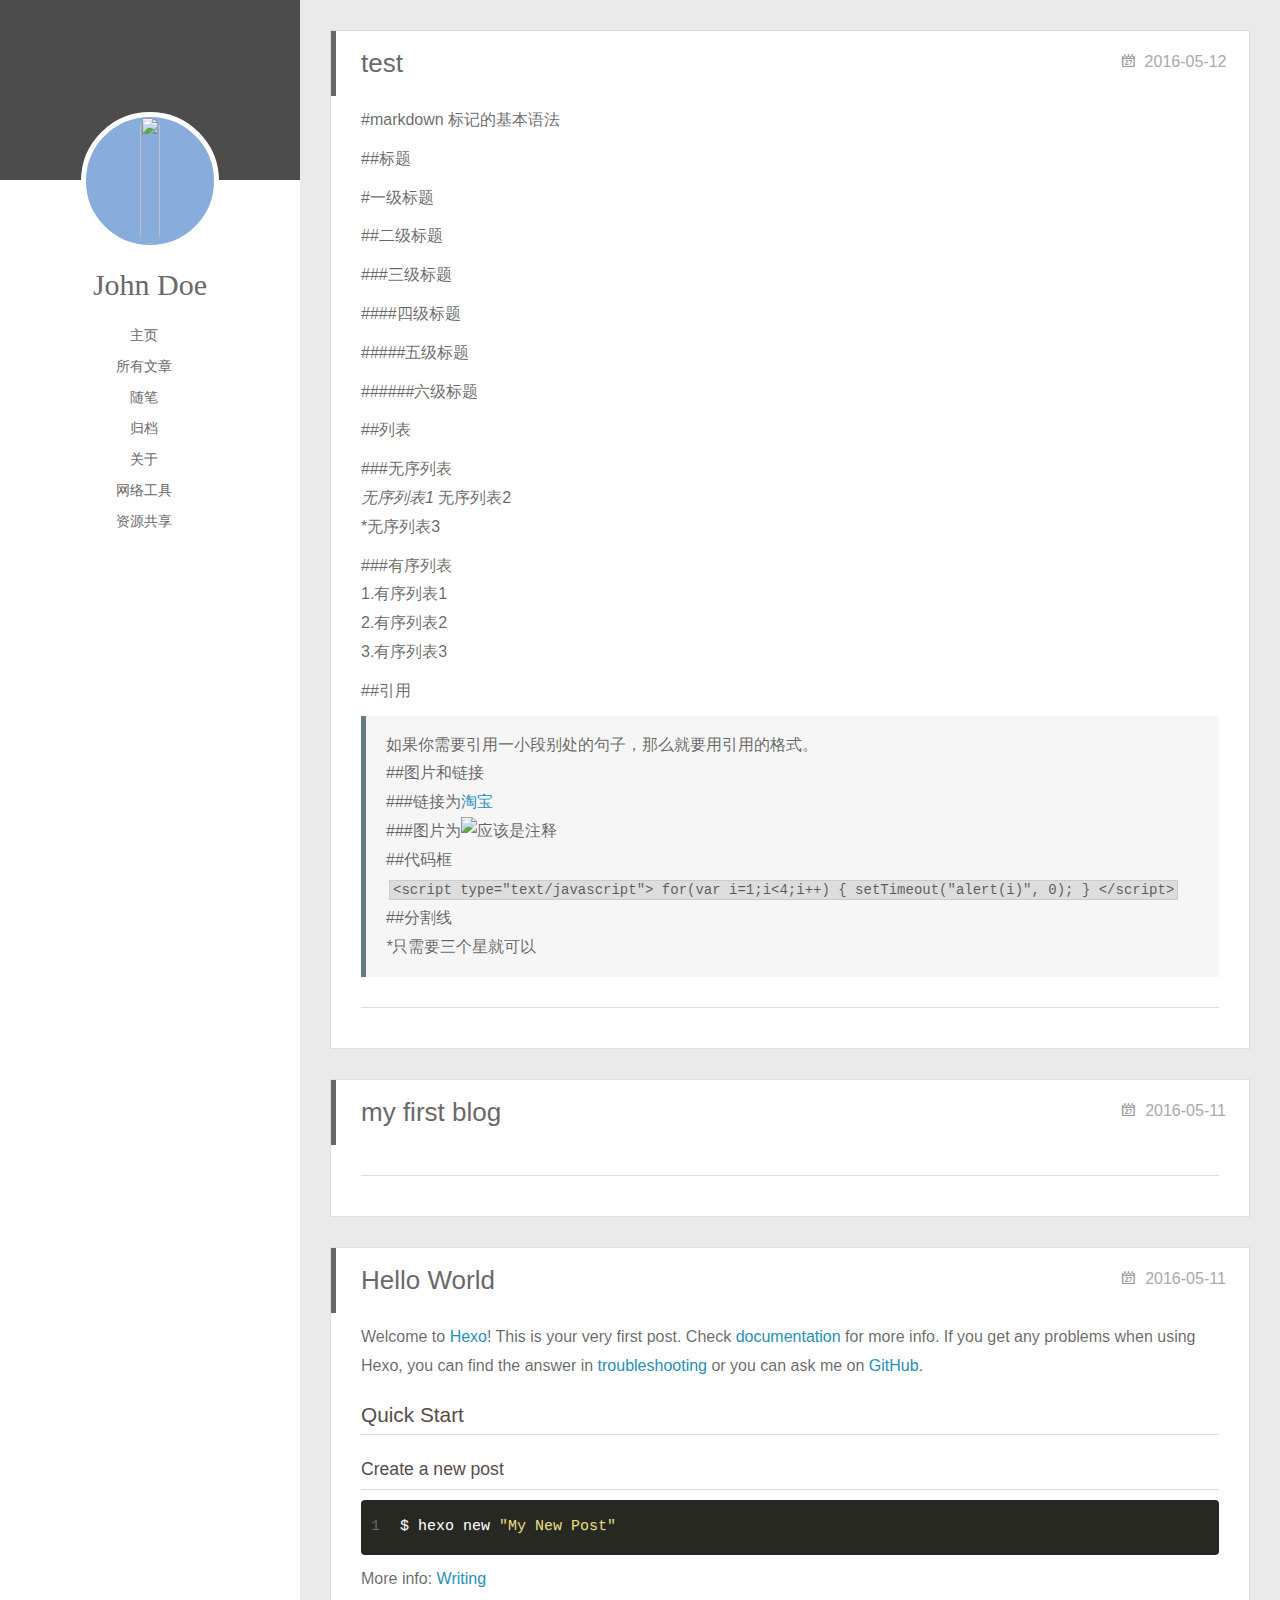
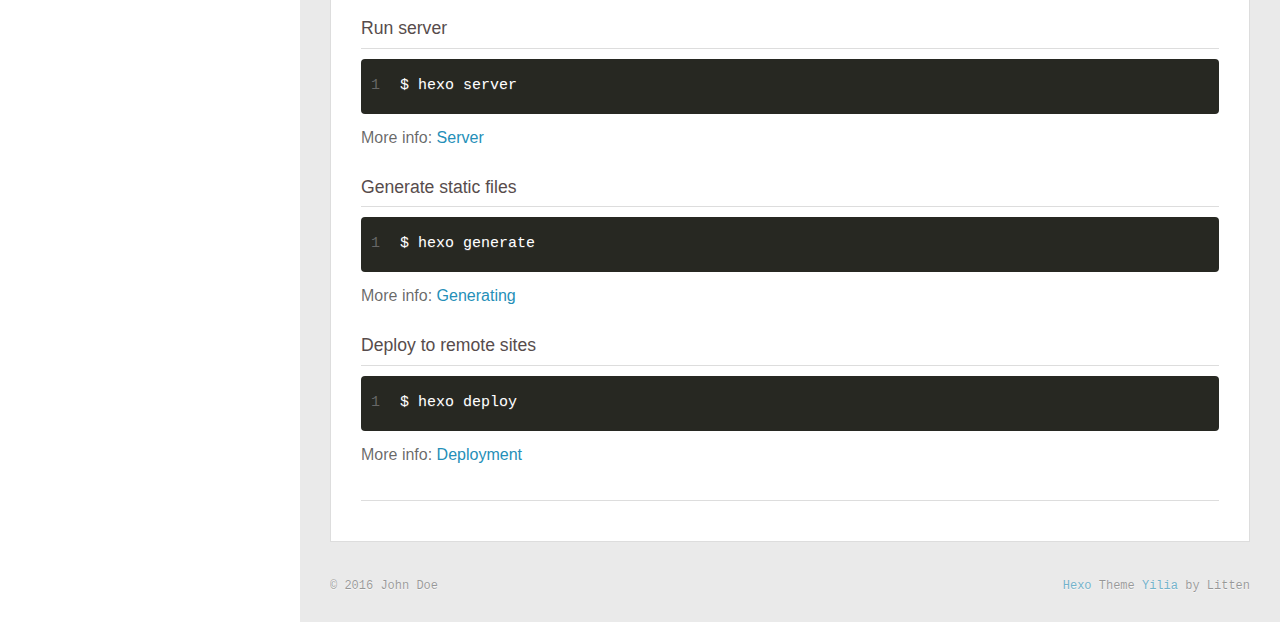
==== index.html @ dc75566a "Site updated: 2016-05-12 17:26:27" ====
<!DOCTYPE html>
<html>
<head>
  <meta charset="utf-8">
  
  <meta http-equiv="X-UA-Compatible" content="IE=edge" >
  <title>Hexo</title>
  <meta name="viewport" content="width=device-width, initial-scale=1, maximum-scale=1">
  <meta name="description">
<meta property="og:type" content="website">
<meta property="og:title" content="Hexo">
<meta property="og:url" content="http://yoursite.com/index.html">
<meta property="og:site_name" content="Hexo">
<meta property="og:description">
<meta name="twitter:card" content="summary">
<meta name="twitter:title" content="Hexo">
<meta name="twitter:description">
  
  
  <link rel="stylesheet" href="/css/style.css">
</head>

<body>
  <div id="container">
    <div class="left-col">
    <div class="overlay"></div>
<div class="intrude-less">
	<header id="header" class="inner">
		<a href="/" class="profilepic">
			
			<img src="undefined" class="js-avatar" style="width: 100%;height: 100%;opacity: 1;">
			
		</a>

		<hgroup>
		  <h1 class="header-author"><a href="/">John Doe</a></h1>
		</hgroup>

		

		

		<div class="switch-area">
			<div class="switch-wrap">
				<section class="switch-part switch-part1">
					<nav class="header-menu">
						<ul>
						
							<li><a href="/">主页</a></li>
				        
							<li><a href="/archives">所有文章</a></li>
				        
							<li><a href="/tags/随笔">随笔</a></li>
				        
							<li><a href="/archives">归档</a></li>
				        
							<li><a href="/about">关于</a></li>
				        
							<li><a href="/tools">网络工具</a></li>
				        
							<li><a href="/share">资源共享</a></li>
				        
						</ul>
					</nav>
					<nav class="header-nav">
						<div class="social">
							
						</div>
					</nav>
				</section>
				
				
				
				

				
			</div>
		</div>
	</header>				
</div>

    </div>
    <div class="mid-col">
      <nav id="mobile-nav">
  	<div class="overlay">
  		<div class="slider-trigger"></div>
  		<h1 class="header-author js-mobile-header hide">John Doe</h1>
  	</div>
	<div class="intrude-less">
		<header id="header" class="inner">
			<div class="profilepic">
			
				<img src="undefined" class="js-avatar" style="width: 100%;height: 100%;opacity: 1;">
			
			</div>
			<hgroup>
			  <h1 class="header-author">John Doe</h1>
			</hgroup>
			
			<nav class="header-menu">
				<ul>
				
					<li><a href="/">主页</a></li>
		        
					<li><a href="/archives">所有文章</a></li>
		        
					<li><a href="/tags/随笔">随笔</a></li>
		        
					<li><a href="/archives">归档</a></li>
		        
					<li><a href="/about">关于</a></li>
		        
					<li><a href="/tools">网络工具</a></li>
		        
					<li><a href="/share">资源共享</a></li>
		        
		        <div class="clearfix"></div>
				</ul>
			</nav>
			<nav class="header-nav">
				<div class="social">
					
				</div>
			</nav>
		</header>				
	</div>
</nav>

      <div class="body-wrap">
  
    <article id="post-test" class="article article-type-post" itemscope itemprop="blogPost">
  
    <div class="article-meta">
      <a href="/2016/05/12/test/" class="article-date">
  	<time datetime="2016-05-12T03:17:15.000Z" itemprop="datePublished">2016-05-12</time>
</a>
    </div>
  
  <div class="article-inner">
    
    
      <header class="article-header">
        
  
    <h1 itemprop="name">
      <a class="article-title" href="/2016/05/12/test/">test</a>
    </h1>
  

      </header>
      
    
    <div class="article-entry" itemprop="articleBody">
      
        <p>#markdown 标记的基本语法</p>
<p>##标题</p>
<p>#一级标题</p>
<p>##二级标题</p>
<p>###三级标题</p>
<p>####四级标题</p>
<p>#####五级标题</p>
<p>######六级标题</p>
<p>##列表</p>
<p>###无序列表<br><em>无序列表1
</em>无序列表2<br>*无序列表3</p>
<p>###有序列表<br>1.有序列表1<br>2.有序列表2<br>3.有序列表3</p>
<p>##引用</p>
<blockquote>
<p>如果你需要引用一小段别处的句子，那么就要用引用的格式。</p>
<p>##图片和链接</p>
<p>###链接为<a href="www.taobao.com">淘宝</a></p>
<p>###图片为<img src="http://r.photo.store.qq.com/psb?/V14JkxoT4PzXLh/UZ.oxaS2SNvLeb9JAY*mgY6AXrDO.jRkiMLRM*M2SnU!/o/dNu0t8fjIAAA&amp;bo=xgOAAkAGJAQBAAY!&amp;rf=viewer_4&amp;t=5" alt="应该是注释"></p>
<p>##代码框<br><code>&lt;script type=&quot;text/javascript&quot;&gt;
    for(var i=1;i&lt;4;i++)
    {
        setTimeout(&quot;alert(i)&quot;, 0);
    }
&lt;/script&gt;</code></p>
<p>##分割线<br><em>*</em>只需要三个星就可以</p>
</blockquote>

      
    </div>
    
    <div class="article-info article-info-index">
      
      
      

      
      <div class="clearfix"></div>
    </div>
    
  </div>
  
</article>









  
    <article id="post-my-first-blog" class="article article-type-post" itemscope itemprop="blogPost">
  
    <div class="article-meta">
      <a href="/2016/05/11/my-first-blog/" class="article-date">
  	<time datetime="2016-05-11T11:19:26.000Z" itemprop="datePublished">2016-05-11</time>
</a>
    </div>
  
  <div class="article-inner">
    
    
      <header class="article-header">
        
  
    <h1 itemprop="name">
      <a class="article-title" href="/2016/05/11/my-first-blog/">my first blog</a>
    </h1>
  

      </header>
      
    
    <div class="article-entry" itemprop="articleBody">
      
        
      
    </div>
    
    <div class="article-info article-info-index">
      
      
      

      
      <div class="clearfix"></div>
    </div>
    
  </div>
  
</article>









  
    <article id="post-hello-world" class="article article-type-post" itemscope itemprop="blogPost">
  
    <div class="article-meta">
      <a href="/2016/05/11/hello-world/" class="article-date">
  	<time datetime="2016-05-11T08:26:32.816Z" itemprop="datePublished">2016-05-11</time>
</a>
    </div>
  
  <div class="article-inner">
    
    
      <header class="article-header">
        
  
    <h1 itemprop="name">
      <a class="article-title" href="/2016/05/11/hello-world/">Hello World</a>
    </h1>
  

      </header>
      
    
    <div class="article-entry" itemprop="articleBody">
      
        <p>Welcome to <a href="https://hexo.io/" target="_blank" rel="external">Hexo</a>! This is your very first post. Check <a href="https://hexo.io/docs/" target="_blank" rel="external">documentation</a> for more info. If you get any problems when using Hexo, you can find the answer in <a href="https://hexo.io/docs/troubleshooting.html" target="_blank" rel="external">troubleshooting</a> or you can ask me on <a href="https://github.com/hexojs/hexo/issues" target="_blank" rel="external">GitHub</a>.</p>
<h2 id="Quick-Start"><a href="#Quick-Start" class="headerlink" title="Quick Start"></a>Quick Start</h2><h3 id="Create-a-new-post"><a href="#Create-a-new-post" class="headerlink" title="Create a new post"></a>Create a new post</h3><figure class="highlight bash"><table><tr><td class="gutter"><pre><span class="line">1</span><br></pre></td><td class="code"><pre><span class="line">$ hexo new <span class="string">"My New Post"</span></span><br></pre></td></tr></table></figure>
<p>More info: <a href="https://hexo.io/docs/writing.html" target="_blank" rel="external">Writing</a></p>
<h3 id="Run-server"><a href="#Run-server" class="headerlink" title="Run server"></a>Run server</h3><figure class="highlight bash"><table><tr><td class="gutter"><pre><span class="line">1</span><br></pre></td><td class="code"><pre><span class="line">$ hexo server</span><br></pre></td></tr></table></figure>
<p>More info: <a href="https://hexo.io/docs/server.html" target="_blank" rel="external">Server</a></p>
<h3 id="Generate-static-files"><a href="#Generate-static-files" class="headerlink" title="Generate static files"></a>Generate static files</h3><figure class="highlight bash"><table><tr><td class="gutter"><pre><span class="line">1</span><br></pre></td><td class="code"><pre><span class="line">$ hexo generate</span><br></pre></td></tr></table></figure>
<p>More info: <a href="https://hexo.io/docs/generating.html" target="_blank" rel="external">Generating</a></p>
<h3 id="Deploy-to-remote-sites"><a href="#Deploy-to-remote-sites" class="headerlink" title="Deploy to remote sites"></a>Deploy to remote sites</h3><figure class="highlight bash"><table><tr><td class="gutter"><pre><span class="line">1</span><br></pre></td><td class="code"><pre><span class="line">$ hexo deploy</span><br></pre></td></tr></table></figure>
<p>More info: <a href="https://hexo.io/docs/deployment.html" target="_blank" rel="external">Deployment</a></p>

      
    </div>
    
    <div class="article-info article-info-index">
      
      
      

      
      <div class="clearfix"></div>
    </div>
    
  </div>
  
</article>









  
  
</div>
      <footer id="footer">
  <div class="outer">
    <div id="footer-info">
    	<div class="footer-left">
    		&copy; 2016 John Doe
    	</div>
      	<div class="footer-right">
      		<a href="http://hexo.io/" target="_blank">Hexo</a>  Theme <a href="https://github.com/litten/hexo-theme-yilia" target="_blank">Yilia</a> by Litten
      	</div>
    </div>
  </div>
</footer>
    </div>
    

<script>
	var yiliaConfig = {
		fancybox: undefined,
		mathjax: undefined,
		animate: undefined,
		isHome: true,
		isPost: false,
		isArchive: false,
		isTag: false,
		isCategory: false,
		open_in_new: undefined
	}
</script>
<script src="http://7.url.cn/edu/jslib/comb/require-2.1.6,jquery-1.9.1.min.js"></script>
<script src="/js/main.js"></script>






  </div>
</body>
</html>
---- css/style.css ----
body {
  width: 100%;
}
body:before,
body:after {
  content: "";
  display: table;
}
body:after {
  clear: both;
}
@font-face {
  font-family: 'FontAwesome';
  src: url("fonts/fontawesome-webfont.eot");
  src: url("fonts/fontawesome-webfont.eot?#iefix") format("embedded-opentype"), url("fonts/fontawesome-webfont.woff") format("woff"), url("fonts/fontawesome-webfont.ttf") format("truetype"), url("fonts/fontawesome-webfont.svgz#FontAwesomeRegular") format("svg"), url("fonts/fontawesome-webfont.svg#FontAwesomeRegular") format("svg");
  font-weight: normal;
  font-style: normal;
}
html,
body,
div,
span,
applet,
object,
iframe,
h1,
h2,
h3,
h4,
h5,
h6,
p,
blockquote,
pre,
a,
abbr,
acronym,
address,
big,
cite,
code,
del,
dfn,
em,
img,
ins,
kbd,
q,
s,
samp,
small,
strike,
strong,
sub,
sup,
tt,
var,
dl,
dt,
dd,
ol,
ul,
li,
fieldset,
form,
label,
legend,
table,
caption,
tbody,
tfoot,
thead,
tr,
th,
td {
  margin: 0;
  padding: 0;
  border: 0;
  outline: 0;
  font-weight: inherit;
  font-style: inherit;
  font-family: inherit;
  font-size: 100%;
  vertical-align: baseline;
}
body {
  line-height: 1;
  color: #000;
  background: #fff;
}
ol,
ul {
  list-style: none;
}
table {
  border-collapse: separate;
  border-spacing: 0;
  vertical-align: middle;
}
caption,
th,
td {
  text-align: left;
  font-weight: normal;
  vertical-align: middle;
}
a img {
  border: none;
}
ol {
  list-style: decimal;
  padding-left: 20px;
}
ul {
  list-style: none;
}
input,
button {
  margin: 0;
  padding: 0;
}
input::-moz-focus-inner,
button::-moz-focus-inner {
  border: 0;
  padding: 0;
}
@font-face {
  font-family: FontAwesome;
  font-style: normal;
  font-weight: normal;
  src: url("fonts/fontawesome-webfont.eot?v=#4.0.3");
  src: url("fonts/fontawesome-webfont.eot?#iefix&v=#4.0.3") format("embedded-opentype"), url("fonts/fontawesome-webfont.woff?v=#4.0.3") format("woff"), url("fonts/fontawesome-webfont.ttf?v=#4.0.3") format("truetype"), url("fonts/fontawesome-webfont.svg#fontawesomeregular?v=#4.0.3") format("svg");
}
html,
body,
#container {
  height: 100%;
}
body {
  font-family: "微软雅黑", "HelveticaNeue-Light", "Helvetica Neue Light", "Helvetica Neue", Helvetica, Arial, sans-serif;
  font-size: 16px;
  background: #fff;
  color: rgba(0,0,0,0.6);
  -webkit-overflow-scrolling: touch;
}
h1,
h2,
h3 {
  display: block;
}
h1 {
  font-size: 1.5em;
}
h2 {
  font-size: 1.3em;
}
h3 {
  font-size: 1.1em;
}
h4,
h5,
h6 {
  font-size: 1em;
}
a {
  text-decoration: none;
  outline-width: 0;
  color: #258fb8;
  outline: none;
}
.alignleft {
  float: left;
}
.alignright {
  float: right;
}
.clearfix {
  *zoom: 1;
}
.clearfix:after {
  content: "";
  display: table;
  clear: both;
}
.inner {
  width: 1000px;
  margin: 0 auto;
}
.hide {
  display: none;
}
@media screen and (max-width: 1040px) {
  .inner {
    width: 100%;
  }
}
#container {
  position: relative;
  min-height: 100%;
}
#container #mobile-nav {
  display: none;
}
#container #mobile-nav .overlay {
  height: 110px;
  position: absolute;
  width: 100%;
  background: #4d4d4d;
}
#container #mobile-nav .overlay.fixed {
  position: fixed;
  height: 42px;
  z-index: 99;
}
#container #mobile-nav #header {
  padding: 10px 0 0 0;
}
#container #mobile-nav #header .profilepic {
  display: block;
  position: relative;
  z-index: 100;
}
#container #mobile-nav #header .header-menu {
  height: auto;
  margin: 10px;
}
#container #mobile-nav #header .header-menu ul {
  text-align: center;
  cursor: default;
}
#container #mobile-nav #header .header-menu li {
  display: inline-block;
  margin: 3px;
}
#container .left-col {
  background: #fff;
  width: 300px;
  position: fixed;
  opacity: 1;
  -webkit-transition: all 0.2s ease-in;
  -moz-transition: all 0.2s ease-in;
  -ms-transition: all 0.2s ease-in;
  transition: all 0.2s ease-in;
  height: 100%;
}
#container .left-col .overlay {
  width: 100%;
  height: 180px;
  background-color: #000;
  position: absolute;
  opacity: 0.7;
}
#container .left-col .intrude-less {
  width: 76%;
  text-align: center;
  margin: 112px auto 0;
}
#container .mid-col {
  position: absolute;
  right: 0;
  min-height: 100%;
  background: #eaeaea;
  left: 300px;
  width: auto;
}
@media screen and (max-width: 800px) {
  #container .left-col {
    display: none;
  }
  #container .mid-col {
    left: 0;
  }
  #container #header .header-nav {
    position: relative;
  }
  #container .header-author.fixed {
    position: fixed;
    top: -13px;
    width: 100%;
    color: #ddd;
  }
  #container .overlay .slider-trigger {
    position: absolute;
    z-index: 101;
    bottom: 0;
    left: 0;
    width: 42px;
    height: 42px;
  }
  #container .overlay .slider-trigger:hover {
    background: #444;
  }
  #container .overlay .slider-trigger:before {
    color: #ddd;
    content: "\f00b";
    font: 16px FontAwesome;
    width: 16px;
    height: 16px;
    margin-left: 9px;
    margin-top: 14px;
    display: block;
  }
  #container .article-header {
    border-left: none;
    padding: 0;
    border-bottom: 1px dotted #ddd;
  }
  #container .article-header h1 {
    margin-bottom: 10px;
  }
  #container .header-subtitle {
    padding: 0 24px;
  }
  #container .article-info-index.article-info {
    padding-top: 10px;
    margin: 0;
    border-top: 1px solid #ddd;
  }
  #container .article-info-post.article-info {
    margin: 0;
    padding-top: 10px;
    border: none;
  }
  #container .article-more-link a {
    float: right;
  }
  #container #viewer-box .viewer-box-l {
    font-size: 14px;
  }
  #container .article {
    padding: 10px;
    margin: 10px;
    font-size: 14px;
  }
  #container .article .article-entry {
    padding-left: 0;
    padding-right: 0;
    padding-top: 10px;
  }
  #container .article .article-title {
    font-size: 18px;
    max-width: 185px;
    display: block;
    margin: 0;
  }
  #container .article .article-meta {
    width: auto;
    height: 30px;
    margin-top: -5px;
    position: ralative;
  }
  #container .article .article-meta .article-date {
    font-size: 12px;
    -webkit-border-radius: 0;
    border-radius: 0;
    color: #666;
    background: none;
    height: auto;
    padding: 0;
    margin: 0;
    width: 100%;
    text-align: left;
    margin-left: 10px;
  }
  #container .article .article-meta .article-date time {
    width: auto;
    float: right;
    margin-right: 10px;
  }
  #container .article .article-meta .article-tag-list {
    margin-top: 7px;
    position: absolute;
    right: 10px;
    top: 0;
  }
  #container .article .article-meta .article-tag-list:before {
    float: left;
    margin-top: 1px;
    left: 0;
  }
  #container .article .article-meta .article-tag-list .article-tag-list-item {
    float: left;
    padding-left: 0;
    width: auto;
    max-width: 83px;
  }
  #container .article .article-meta .article-category {
    margin-top: 7px;
    position: absolute;
    right: 10px;
    top: -30px;
  }
  #container .article .article-meta .article-category:before {
    float: left;
    margin-top: 1px;
    left: 15px;
  }
  #container .article .article-meta .article-category .article-category-link {
    max-width: 83px;
    width: auto;
    padding-left: 10px;
  }
  #container .article .article-nav-link-wrap {
    margin: 5px 0;
  }
  #container .article .article-nav-link-wrap strong {
    float: left;
    margin-right: 5px;
  }
  #container .article #article-nav-older {
    float: none;
    display: block;
  }
  #container .share {
    padding: 3px 10px;
  }
  #container .duoshuo {
    padding: 0 13px;
  }
  #container #disqus_thread {
    padding: 0 13px;
  }
  #container #mobile-nav {
    display: block;
  }
  #container #page-nav .extend {
    opacity: 1;
  }
  #container .instagram .open-ins {
    left: 2px;
    top: -30px;
    color: #aaa;
  }
  #container .info-on-right {
    float: initial;
  }
  #container .archives-wrap {
    margin: 10px 10px 0px;
    padding: 10px;
  }
  #container .archives-wrap .archive-article-title {
    font-size: 14px;
  }
  #container .archives-wrap .archive-year-wrap {
    position: relative;
    padding: 0 0 0 0;
  }
  #container .archives-wrap .archive-year-wrap a {
    padding: 0 0 0 0;
  }
  #container .archives-wrap .article-meta .archive-article-date {
    font-size: 12px;
    margin-right: 10px;
    margin-top: -5px;
  }
  #container .archives-wrap .article-meta .article-tag-list-link {
    font-size: 12px;
  }
  #container .archives .archive-article {
    padding: 10px 0;
    margin-left: 0;
  }
  #container #footer .footer-left {
    float: initial;
    margin-bottom: 10px;
  }
  #container #footer .footer-right {
    float: initial;
  }
}
.header-author {
  text-align: center;
  margin: 0.67em 0;
  font-family: Roboto, "Roboto", serif;
  font-size: 30px;
  -webkit-transition: 0.3s;
  -moz-transition: 0.3s;
  -ms-transition: 0.3s;
  transition: 0.3s;
}
#header {
  width: 100%;
}
#header a {
  color: #696969;
}
#header a:hover {
  color: #b0a0aa;
}
#header .profilepic {
  text-align: center;
  display: block;
  border: 5px solid #fff;
  -webkit-border-radius: 300px;
  border-radius: 300px;
  width: 128px;
  height: 128px;
  margin: 0 auto;
  position: relative;
  overflow: hidden;
  background: #88acdb;
  -webkit-transition: all 0.2s ease-in;
  display: -webkit-box;
  -webkit-box-orient: horizontal;
  -webkit-box-pack: center;
  -webkit-box-align: center;
  text-align: center;
}
#header .profilepic img {
  width: 20%;
  height: 20%;
  -webkit-border-radius: 300px;
  border-radius: 300px;
  opacity: 0;
  -webkit-transition: all 0.2s ease-in;
}
#header .profilepic img.show {
  width: 100%;
  height: 100%;
  opacity: 1;
}
#header .header-subtitle {
  text-align: center;
  color: #999;
  font-size: 14px;
  line-height: 25px;
  overflow: hidden;
  text-overflow: ellipsis;
  display: -webkit-box;
  -webkit-line-clamp: 2;
  -webkit-box-orient: vertical;
}
#header .header-menu {
  font-weight: 300;
  line-height: 31px;
  cursor: pointer;
  text-transform: uppercase;
  float: none;
  min-height: 150px;
  margin-left: -12px;
  text-align: center;
  display: -webkit-box;
  -webkit-box-orient: horizontal;
  -webkit-box-pack: center;
  -webkit-box-align: center;
}
#header .header-menu li {
  cursor: default;
}
#header .header-menu li a {
  font-size: 14px;
  min-width: 300px;
}
#header .switch-area {
  position: relative;
  width: 100%;
  overflow: hidden;
  min-height: 500px;
  font-size: 14px;
}
#header .switch-area .switch-wrap {
  -webkit-transition: -webkit-transform 0.3s ease-in;
  -moz-transition: -moz-transform 0.3s ease-in;
  -ms-transition: -ms-transform 0.3s ease-in;
  transition: transform 0.3s ease-in;
  position: relative;
}
#header .turn-left {
  -webkit-transform: translate(-100%, 0);
  -moz-transform: translate(-100%, 0);
  -ms-transform: translate(-100%, 0);
  transform: translate(-100%, 0);
}
#header .header-nav {
  width: 100%;
  position: absolute;
  -webkit-transition: -webkit-transform 0.3s ease-in;
  -moz-transition: -moz-transform 0.3s ease-in;
  -ms-transition: -ms-transform 0.3s ease-in;
  transition: transform 0.3s ease-in;
}
#header .header-nav .social {
  margin-right: 15px;
  margin-top: 10px;
  text-align: center;
}
#header .header-nav .social a {
  -webkit-border-radius: 50%;
  border-radius: 50%;
  display: -moz-inline-stack;
  display: inline-block;
  vertical-align: middle;
  *vertical-align: auto;
  zoom: 1;
  *display: inline;
  text-indent: -9999px;
  margin: 0 8px 15px 8px;
  opacity: 0.7;
  width: 28px;
  height: 28px;
  -webkit-transition: 0.3s;
  -moz-transition: 0.3s;
  -ms-transition: 0.3s;
  transition: 0.3s;
}
#header .header-nav .social a:hover {
  opacity: 1;
}
#header .header-nav .social a:last-of-type {
  margin-right: 0;
}
#header .header-nav .social a.weibo {
  background: url("/img/weibo.png") center no-repeat #aaf;
  border: 1px solid #aaf;
}
#header .header-nav .social a.weibo:hover {
  border: 1px solid #aaf;
}
#header .header-nav .social a.rss {
  background: url("/img/rss.png") center no-repeat #ef7522;
  border: 1px solid #ef7522;
}
#header .header-nav .social a.rss:hover {
  border: 1px solid #cf5d0f;
}
#header .header-nav .social a.github {
  background: url("/img/github.png") center no-repeat #afb6ca;
  border: 1px solid #afb6ca;
}
#header .header-nav .social a.github:hover {
  border: 1px solid #909ab6;
}
#header .header-nav .social a.facebook {
  background: url("/img/facebook.png") center no-repeat #3b5998;
  border: 1px solid #3b5998;
}
#header .header-nav .social a.facebook:hover {
  border: 1px solid #2d4373;
}
#header .header-nav .social a.google {
  background: url("/img/google.png") center no-repeat #c83d20;
  border: 1px solid #c83d20;
}
#header .header-nav .social a.google:hover {
  border: 1px solid #9c3019;
}
#header .header-nav .social a.twitter {
  background: url("/img/twitter.png") center no-repeat #55cff8;
  border: 1px solid #55cff8;
}
#header .header-nav .social a.twitter:hover {
  border: 1px solid #24c1f6;
}
#header .header-nav .social a.linkedin {
  background: url("/img/linkedin.png") center no-repeat #005a87;
  border: 1px solid #005a87;
}
#header .header-nav .social a.linkedin:hover {
  border: 1px solid #006b98;
}
#header .header-nav .social a.zhihu {
  background: url("/img/zhihu.png") center no-repeat #0078d8;
  border: 1px solid #0078d8;
}
#header .header-nav .social a.zhihu:hover {
  border: 1px solid #0078d8;
}
#header .header-nav .social a.douban {
  background: url("/img/douban.png") center no-repeat #06c611;
  border: 1px solid #06c611;
}
#header .header-nav .social a.douban:hover {
  border: 1px solid #06c611;
}
#header .header-nav .social a.mail {
  background: url("/img/mail.png") center no-repeat #005a87;
  border: 1px solid #005a87;
}
#header .header-nav .social a.mail:hover {
  border: 1px solid #006b98;
}
#header .switch-part {
  width: 100%;
  position: absolute;
}
#header .switch-part1 {
  left: 0;
}
#header .switch-part2 {
  left: 100%;
  top: 20px;
  overlay-x: hidden;
  overflow-y: auto;
  max-height: 200px;
}
#header .switch-part3 {
  left: 200%;
  line-height: 30px;
}
#header .switch-part3 .switch-friends-link {
  margin-right: 9px;
  -webkit-border-radius: 3px;
  border-radius: 3px;
  padding: 5px;
}
#header .switch-part3 .switch-friends-link:hover {
  background: #88acdb;
  color: #fff;
}
#header .switch-part4 {
  left: 300%;
  text-align: left;
  line-height: 30px;
}
.duoshuo {
  padding: 0 40px;
}
#disqus_thread {
  padding: 0 40px;
}
.archives-wrap {
  position: relative;
  margin: 0 30px;
  padding-right: 60px;
  border-bottom: 1px solid #eee;
  background: #fff;
}
.archives-wrap:first-child {
  margin-top: 30px;
}
.archives-wrap:last-child {
  margin-bottom: 80px;
}
.archives-wrap .archive-year-wrap {
  line-height: 35px;
  width: 200px;
  position: absolute;
  padding-top: 15px;
  font-size: 1.8em;
}
.archives-wrap .archive-year-wrap a {
  color: #666;
  font-weight: bold;
  padding-left: 48px;
}
.archives {
  position: relative;
}
.archives .article-info {
  border: none;
}
.archives .archive-article {
  margin-left: 200px;
  padding: 20px 0;
  border-bottom: 1px solid #eee;
  border-top: 1px solid #fff;
  position: relative;
}
.archives .archive-article:first-child {
  border-top: none;
}
.archives .archive-article:last-child {
  border-bottom: none;
}
.archives .archive-article-title {
  font-size: 16px;
  color: #333;
  -webkit-transition: color 0.3s;
  -moz-transition: color 0.3s;
  -ms-transition: color 0.3s;
  transition: color 0.3s;
}
.archives .archive-article-title:hover {
  color: #657b83;
}
.archives .archive-article-title span {
  display: block;
  color: #a8a8a8;
  font-size: 12px;
  line-height: 14px;
  height: 7px;
  padding-left: 2px;
}
.archives .archive-article-title span:before {
  display: inline-block;
  content: "“";
  font-family: serif;
  font-size: 30px;
  float: left;
  margin: 4px 4px 0 -12px;
  color: #c8c8c8;
}
.archive-article-inner .archive-article-header {
  position: relative;
}
.archive-article-inner .article-meta {
  position: relative;
  float: right;
  margin-top: -10px;
  color: #555;
  background: none;
  text-align: right;
  width: auto;
}
.archive-article-inner .article-meta .article-date time {
  color: #aaa;
}
.archive-article-inner .article-meta .archive-article-date,
.archive-article-inner .article-meta .article-tag-list {
  margin-right: 30px;
  display: -moz-inline-stack;
  display: inline-block;
  vertical-align: middle;
  zoom: 1;
  color: #666;
  font-size: 14px;
}
.archive-article-inner .article-meta .archive-article-date {
  cursor: default;
  font-size: 12px;
  margin-bottom: 5px;
  margin-top: -10px;
}
.archive-article-inner .article-meta .archive-article-date time:before {
  content: "\f073";
  color: #999;
  position: relative;
  margin-right: 10px;
  font: 16px FontAwesome;
}
.archive-article-inner .article-meta .article-category:before {
  float: left;
  margin-top: 1px;
  left: 15px;
}
.archive-article-inner .article-meta .article-category .article-category-link {
  width: auto;
  max-width: 83px;
  padding-left: 10px;
}
.archive-article-inner .article-meta .article-tag-list {
  margin-top: 0px;
}
.archive-article-inner .article-meta .article-tag-list:before {
  left: 15px;
}
.archive-article-inner .article-meta .article-tag-list .article-tag-list-item {
  display: inline-block;
  width: auto;
  max-width: 83px;
  padding-left: 8px;
  font-size: 12px;
}
.body-wrap {
  margin-bottom: 80px;
}
.article {
  margin: 30px;
  position: relative;
  border: 1px solid #ddd;
  background: #fff;
  -webkit-transition: all 0.2s ease-in;
}
.article.show {
  visibility: visible;
  -webkit-animation: cd-bounce-1 0.6s;
  -moz-animation: cd-bounce-1 0.6s;
  -webkit-animation: cd-bounce-1 0.6s;
  -moz-animation: cd-bounce-1 0.6s;
  -ms-animation: cd-bounce-1 0.6s;
  animation: cd-bounce-1 0.6s;
}
.article.hidden {
  visibility: hidden;
}
.article img {
  max-width: 100%;
}
@-webkit-keyframes cd-bounce-1 {
  0% {
    opacity: 0;
    -webkit-transform: scale(1);
  }
  60% {
    opacity: 1;
    -webkit-transform: scale(1.01);
  }
  100% {
    -webkit-transform: scale(1);
  }
}
@-moz-keyframes cd-bounce-1 {
  0% {
    opacity: 0;
    -moz-transform: scale(1);
  }
  60% {
    opacity: 1;
    -moz-transform: scale(1.01);
  }
  100% {
    -moz-transform: scale(1);
  }
}
.article-index {
  margin-left: 200px;
  padding: 15px 0;
  margin-right: 75px;
}
.article-index .brief {
  display: block;
  color: #a8a8a8;
  font-size: 12px;
  line-height: 14px;
  height: 7px;
  padding-left: 2px;
}
.article-index .brief:before {
  display: inline-block;
  content: "“";
  font-family: serif;
  font-size: 30px;
  float: left;
  margin: 4px 4px 0 -12px;
  color: #c8c8c8;
}
.article-title {
  color: #696969;
  margin-left: 0px;
  font-weight: 300;
  line-height: 35px;
  margin-bottom: 20px;
  font-size: 26px;
  -webkit-transition: color 0.3s;
  -moz-transition: color 0.3s;
  -o-transition: color 0.3s;
  -webkit-transition: color 0.3s;
  -moz-transition: color 0.3s;
  -ms-transition: color 0.3s;
  transition: color 0.3s;
}
.article-title:hover {
  color: #b0a0aa;
}
.article-inner {
  position: relative;
  margin-bottom: 20px;
}
.article-header {
  border-left: 5px solid;
  padding: 15px 0px 15px 25px;
}
.article-info.info-on-right {
  margin: 10px 0 0 0;
  float: right;
}
.article-info-index.article-info {
  padding-top: 20px;
  margin: 30px 30px 0 30px;
  border-top: 1px solid #ddd;
}
.article-info-post.article-info {
  padding: 0;
  border: none;
  margin: -30px 0 20px 30px;
}
.article-entry {
  line-height: 1.8em;
  padding-right: 30px;
  padding-left: 30px;
}
.article-entry p {
  margin-top: 10px;
}
.article-entry p code,
.article-entry li code {
  padding: 1px 3px;
  margin: 0 3px;
  background: #ddd;
  border: 1px solid #ccc;
  font-family: Menlo, Monaco, "Andale Mono", "lucida console", "Courier New", monospace;
  word-wrap: break-word;
  font-size: 14px;
}
.article-entry blockquote {
  background: #ddd;
  border-left: 5px solid #ccc;
  padding: 15px 20px;
  margin-top: 10px;
  border-left: 5px solid #657b83;
  background: #f6f6f6;
}
.article-entry blockquote p {
  margin-top: 0;
}
.article-entry em {
  font-style: italic;
}
.article-entry ul li:before {
  content: "";
  width: 6px;
  height: 6px;
  border: 1px solid #999;
  -webkit-border-radius: 10px;
  border-radius: 10px;
  background: #aaa;
  display: inline-block;
  margin-right: 10px;
  float: left;
  margin-top: 12px;
}
.article-entry ul,
.article-entry ol {
  font-size: 14px;
  margin: 10px 0px;
}
.article-entry li ul,
.article-entry li ol {
  margin-left: 30px;
}
.article-entry li ul li:before,
.article-entry li ol li:before {
  content: "";
  background: #dedede;
}
.article-entry h1 {
  margin-top: 30px;
}
.article-entry h2 {
  margin-top: 20px;
  font-weight: 300;
  color: #574c4c;
  padding-bottom: 5px;
  border-bottom: 1px solid #ddd;
}
.article-entry h3,
.article-entry h4,
.article-entry h5,
.article-entry h6 {
  margin-top: 20px;
  font-weight: 300;
  color: #574c4c;
  padding-bottom: 5px;
  border-bottom: 1px solid #ddd;
}
.article-entry video {
  max-width: 100%;
}
.article-entry strong {
  font-weight: bold;
}
.article-entry .caption {
  display: block;
  font-size: 0.8em;
  color: #aaa;
}
.article-entry hr {
  height: 0;
  margin-top: 20px;
  margin-bottom: 20px;
  border-left: 0;
  border-right: 0;
  border-top: 1px solid #ddd;
  border-bottom: 1px solid #fff;
}
.article-entry pre {
  font-size: 1/0.9em;
  line-height: 1.5;
  margin-top: 10px;
  padding: 5px 15px;
  overflow-x: auto;
  color: #657b83;
  font-size: 10px;
  border: 1px solid #ccc;
  text-shadow: 0 1px #444;
  font-family: Menlo, Monaco, "Andale Mono", "lucida console", "Courier New", monospace;
}
.article-entry pre code {
  font-size: 14px;
}
.article-entry table {
  width: 100%;
  border: 1px solid #dedede;
  margin: 15px 0;
  border-collapse: collapse;
}
.article-entry table tr,
.article-entry table td {
  height: 35px;
}
.article-entry table thead tr {
  background: #f8f8f8;
}
.article-entry table tbody tr:hover {
  background: #efefef;
}
.article-entry table td,
.article-entry table th {
  border: 1px solid #dedede;
  padding: 0 10px;
}
.article-entry figure table {
  border: none;
  width: auto;
  margin: 0;
}
.article-entry figure table tbody tr:hover {
  background: none;
}
.article-meta {
  width: 150px;
  font-size: 14;
  text-align: right;
  position: absolute;
  right: 0;
  top: 23px;
  text-align: center;
  z-index: 1;
}
.article-meta time {
  color: #aaa;
}
.article-meta time:before {
  color: #999;
  content: "\f073";
  font: 17px FontAwesome;
  margin-right: 10px;
}
.article-more-link {
  margin-top: 5px;
  text-align: right;
}
.article-more-link a {
  background: #4d4d4d;
  color: #fff;
  font-size: 12px;
  padding: 2px 8px 4px;
  line-height: 16px;
  -webkit-border-radius: 2px;
  -moz-border-radius: 2px;
  -webkit-border-radius: 2px;
  border-radius: 2px;
  -webkit-transition: background 0.3s;
  -moz-transition: background 0.3s;
  -ms-transition: background 0.3s;
  transition: background 0.3s;
}
.article-more-link a:hover {
  background: #3c3c3c;
}
.article-more-link a.hidden {
  visibility: hidden;
}
#article-nav {
  margin: 80px 0 30px 0;
  padding-bottom: 10px;
}
#article-nav .article-nav-link-wrap {
  margin: 0px 30px 0px 30px;
  font-size: 14px;
  color: #333;
}
#article-nav .article-nav-link-wrap .article-nav-title {
  display: inline-block;
  font-size: 12px;
  color: #aaa;
  -webkit-transition: color 0.3s;
  -moz-transition: color 0.3s;
  -ms-transition: color 0.3s;
  transition: color 0.3s;
}
#article-nav .article-nav-link-wrap strong {
  background: #ddd;
  color: #fff;
  -webkit-border-radius: 100%;
  border-radius: 100%;
  width: 15px;
  height: 15px;
  display: inline-block;
  text-align: center;
  -webkit-transition: background 0.3s;
  -moz-transition: background 0.3s;
  -ms-transition: background 0.3s;
  transition: background 0.3s;
}
#article-nav .article-nav-link-wrap:hover strong {
  background: #4d4d4d;
}
#article-nav .article-nav-link-wrap:hover .article-nav-title {
  color: #4d4d4d;
}
#article-nav #article-nav-older {
  float: right;
}
@-moz-keyframes cd-bounce-1 {
  0% {
    opacity: 0;
    -webkit-transform: scale(1);
    -moz-transform: scale(1);
    -ms-transform: scale(1);
    -o-transform: scale(1);
    -webkit-transform: scale(1);
    -moz-transform: scale(1);
    -ms-transform: scale(1);
    transform: scale(1);
  }
  60% {
    opacity: 1;
    -webkit-transform: scale(1.01);
    -moz-transform: scale(1.01);
    -ms-transform: scale(1.01);
    -o-transform: scale(1.01);
    -webkit-transform: scale(1.01);
    -moz-transform: scale(1.01);
    -ms-transform: scale(1.01);
    transform: scale(1.01);
  }
  100% {
    -webkit-transform: scale(1);
    -moz-transform: scale(1);
    -ms-transform: scale(1);
    -o-transform: scale(1);
    -webkit-transform: scale(1);
    -moz-transform: scale(1);
    -ms-transform: scale(1);
    transform: scale(1);
  }
}
@-webkit-keyframes cd-bounce-1 {
  0% {
    opacity: 0;
    -webkit-transform: scale(1);
    -moz-transform: scale(1);
    -ms-transform: scale(1);
    -o-transform: scale(1);
    -webkit-transform: scale(1);
    -moz-transform: scale(1);
    -ms-transform: scale(1);
    transform: scale(1);
  }
  60% {
    opacity: 1;
    -webkit-transform: scale(1.01);
    -moz-transform: scale(1.01);
    -ms-transform: scale(1.01);
    -o-transform: scale(1.01);
    -webkit-transform: scale(1.01);
    -moz-transform: scale(1.01);
    -ms-transform: scale(1.01);
    transform: scale(1.01);
  }
  100% {
    -webkit-transform: scale(1);
    -moz-transform: scale(1);
    -ms-transform: scale(1);
    -o-transform: scale(1);
    -webkit-transform: scale(1);
    -moz-transform: scale(1);
    -ms-transform: scale(1);
    transform: scale(1);
  }
}
@-o-keyframes cd-bounce-1 {
  0% {
    opacity: 0;
    -webkit-transform: scale(1);
    -moz-transform: scale(1);
    -ms-transform: scale(1);
    -o-transform: scale(1);
    -webkit-transform: scale(1);
    -moz-transform: scale(1);
    -ms-transform: scale(1);
    transform: scale(1);
  }
  60% {
    opacity: 1;
    -webkit-transform: scale(1.01);
    -moz-transform: scale(1.01);
    -ms-transform: scale(1.01);
    -o-transform: scale(1.01);
    -webkit-transform: scale(1.01);
    -moz-transform: scale(1.01);
    -ms-transform: scale(1.01);
    transform: scale(1.01);
  }
  100% {
    -webkit-transform: scale(1);
    -moz-transform: scale(1);
    -ms-transform: scale(1);
    -o-transform: scale(1);
    -webkit-transform: scale(1);
    -moz-transform: scale(1);
    -ms-transform: scale(1);
    transform: scale(1);
  }
}
@keyframes cd-bounce-1 {
  0% {
    opacity: 0;
    -webkit-transform: scale(1);
    -moz-transform: scale(1);
    -ms-transform: scale(1);
    -o-transform: scale(1);
    -webkit-transform: scale(1);
    -moz-transform: scale(1);
    -ms-transform: scale(1);
    transform: scale(1);
  }
  60% {
    opacity: 1;
    -webkit-transform: scale(1.01);
    -moz-transform: scale(1.01);
    -ms-transform: scale(1.01);
    -o-transform: scale(1.01);
    -webkit-transform: scale(1.01);
    -moz-transform: scale(1.01);
    -ms-transform: scale(1.01);
    transform: scale(1.01);
  }
  100% {
    -webkit-transform: scale(1);
    -moz-transform: scale(1);
    -ms-transform: scale(1);
    -o-transform: scale(1);
    -webkit-transform: scale(1);
    -moz-transform: scale(1);
    -ms-transform: scale(1);
    transform: scale(1);
  }
}
.archives-wrap {
  position: relative;
  margin: 0 30px;
  padding-right: 60px;
  border-bottom: 1px solid #eee;
  background: #fff;
}
.archives-wrap:first-child {
  margin-top: 30px;
}
.archives-wrap:last-child {
  margin-bottom: 80px;
}
.archives-wrap .archive-year-wrap {
  line-height: 35px;
  width: 200px;
  position: absolute;
  padding-top: 15px;
  font-size: 1.8em;
}
.archives-wrap .archive-year-wrap a {
  color: #666;
  font-weight: bold;
  padding-left: 48px;
}
.archives {
  position: relative;
}
.archives .article-info {
  border: none;
}
.archives .archive-article {
  margin-left: 200px;
  padding: 20px 0;
  border-bottom: 1px solid #eee;
  border-top: 1px solid #fff;
  position: relative;
}
.archives .archive-article:first-child {
  border-top: none;
}
.archives .archive-article:last-child {
  border-bottom: none;
}
.archives .archive-article-title {
  font-size: 16px;
  color: #333;
  -webkit-transition: color 0.3s;
  -moz-transition: color 0.3s;
  -ms-transition: color 0.3s;
  transition: color 0.3s;
}
.archives .archive-article-title:hover {
  color: #657b83;
}
.archives .archive-article-title span {
  display: block;
  color: #a8a8a8;
  font-size: 12px;
  line-height: 14px;
  height: 7px;
  padding-left: 2px;
}
.archives .archive-article-title span:before {
  display: inline-block;
  content: "“";
  font-family: serif;
  font-size: 30px;
  float: left;
  margin: 4px 4px 0 -12px;
  color: #c8c8c8;
}
.archive-article-inner .archive-article-header {
  position: relative;
}
.archive-article-inner .article-meta {
  position: relative;
  float: right;
  margin-top: -10px;
  color: #555;
  background: none;
  text-align: right;
  width: auto;
}
.archive-article-inner .article-meta .article-date time {
  color: #aaa;
}
.archive-article-inner .article-meta .archive-article-date,
.archive-article-inner .article-meta .article-tag-list {
  margin-right: 30px;
  display: -moz-inline-stack;
  display: inline-block;
  vertical-align: middle;
  zoom: 1;
  color: #666;
  font-size: 14px;
}
.archive-article-inner .article-meta .archive-article-date {
  cursor: default;
  font-size: 12px;
  margin-bottom: 5px;
  margin-top: -10px;
}
.archive-article-inner .article-meta .archive-article-date time:before {
  content: "\f073";
  color: #999;
  position: relative;
  margin-right: 10px;
  font: 16px FontAwesome;
}
.archive-article-inner .article-meta .article-category:before {
  float: left;
  margin-top: 1px;
  left: 15px;
}
.archive-article-inner .article-meta .article-category .article-category-link {
  width: auto;
  max-width: 83px;
  padding-left: 10px;
}
.archive-article-inner .article-meta .article-tag-list {
  margin-top: 0px;
}
.archive-article-inner .article-meta .article-tag-list:before {
  left: 15px;
}
.archive-article-inner .article-meta .article-tag-list .article-tag-list-item {
  display: inline-block;
  width: auto;
  max-width: 83px;
  padding-left: 8px;
  font-size: 12px;
}
.article-entry pre,
.article-entry .highlight {
  background: #272822;
  margin: 10px 0;
  padding: 10px 10px;
  overflow: auto;
  color: #4c4c4c;
  line-height: 22.400000000000002px;
}
.article-entry .highlight .gutter pre,
.article-entry .gist .gist-file .gist-data .line-numbers {
  color: #666;
}
.article-entry pre,
.article-entry code {
  font-family: "Source Code Pro", Consolas, Monaco, Menlo, Consolas, monospace;
}
.article-entry code {
  background: #eee;
  padding: 0 0.3em;
  border: none;
}
.article-entry pre {
  color: #fff;
}
.article-entry pre code {
  background: none;
  text-shadow: none;
  padding: 0;
  color: #fff;
}
.article-entry .highlight {
  -webkit-border-radius: 4px;
  border-radius: 4px;
}
.article-entry .highlight pre {
  border: none;
  margin: 0;
  padding: 0;
}
.article-entry .highlight table {
  margin: 0;
  width: auto;
}
.article-entry .highlight td {
  border: none;
  padding: 0;
}
.article-entry .highlight figcaption {
  font-size: 0.85em;
  color: highlight-comment;
  line-height: 1em;
  margin-bottom: 1em;
}
.article-entry .highlight figcaption:before,
.article-entry .highlight figcaption:after {
  content: "";
  display: table;
}
.article-entry .highlight figcaption:after {
  clear: both;
}
.article-entry .highlight figcaption a {
  float: right;
}
.article-entry .highlight .gutter pre {
  text-align: right;
  padding-right: 20px;
}
.article-entry .highlight .gutter pre .line {
  text-shadow: none;
}
.article-entry .highlight .line {
  font-size: 15px;
  height: 15px;
}
.article-entry .gist {
  margin: 0 -20px;
  border-style: solid;
  border-color: #ddd;
  border-width: 1px 0;
  background: #272822;
  padding: 15px 20px 15px 0;
}
.article-entry .gist .gist-file {
  border: none;
  font-family: "Source Code Pro", Consolas, Monaco, Menlo, Consolas, monospace;
  margin: 0;
}
.article-entry .gist .gist-file .gist-data {
  background: none;
  border: none;
}
.article-entry .gist .gist-file .gist-data .line-numbers {
  background: none;
  border: none;
  padding: 0 20px 0 0;
}
.article-entry .gist .gist-file .gist-data .line-data {
  padding: 0 !important;
}
.article-entry .gist .gist-file .highlight {
  margin: 0;
  padding: 0;
  border: none;
}
.article-entry .gist .gist-file .gist-meta {
  background: #272822;
  color: highlight-comment;
  font: 0.85em "Helvetica Neue", Helvetica, Arial, sans-serif;
  text-shadow: 0 0;
  padding: 0;
  margin-top: 1em;
  margin-left: 20px;
}
.article-entry .gist .gist-file .gist-meta a {
  color: #258fb8;
  font-weight: normal;
}
.article-entry .gist .gist-file .gist-meta a:hover {
  text-decoration: underline;
}
pre .comment {
  color: #75715e;
}
pre .keyword,
pre .function .keyword,
pre .class .params {
  color: #66d9ef;
}
pre .tag,
pre .doctype,
pre .params,
pre .function,
pre .css .value {
  color: #fff;
}
pre .css ~ * .tag,
pre .title,
pre .at_rule,
pre .at_rule .keyword,
pre .preprocessor,
pre .preprocessor .keyword {
  color: #f92672;
}
pre .attribute,
pre .built_in,
pre .class,
pre .css ~ * .class,
pre .function .title {
  color: #a6e22e;
}
pre .value,
pre .string {
  color: #e6db74;
}
pre .number {
  color: #7163d7;
}
pre .id,
pre .css ~ * .id {
  color: #fd971f;
}
#footer {
  font-size: 12px;
  font-family: Menlo, Monaco, "Andale Mono", "lucida console", "Courier New", monospace;
  text-shadow: 0 1px #fff;
  position: absolute;
  bottom: 30px;
  opacity: 0.6;
  width: 100%;
  text-align: center;
}
#footer .outer {
  padding: 0 30px;
}
.footer-left {
  float: left;
}
.footer-right {
  float: right;
}
.share {
  padding: 0px 75px 30px 40px;
  margin-bottom: 15px;
}
.back_home {
  float: right;
}
.back_home a {
  font-weight: bold;
  margin-left: 10px;
}
.back_home a:hover {
  color: #6e6e6e;
}
#page-nav {
  text-align: center;
  margin-top: 30px;
}
#page-nav .page-number {
  width: 20px;
  height: 20px;
  background: #4d4d4d;
  -webkit-border-radius: 50%;
  -moz-border-radius: 50%;
  -webkit-border-radius: 50%;
  border-radius: 50%;
  display: inline-block;
  color: #fff;
  line-height: 20px;
  font-size: 12px;
  margin: 0 3px 30px;
}
#page-nav .page-number:hover {
  background: #5e5e5e;
}
#page-nav .current {
  background: #88acdb;
  cursor: default;
}
#page-nav .current:hover {
  background: #88acdb;
}
#page-nav .extend {
  color: #4d4d4d;
  margin: 0 27px;
  opacity: 0;
}
#page-nav .extend:hover {
  color: #5e5e5e;
}
#page-nav:hover .extend {
  opacity: 1;
}
#post-instagram {
  padding: 30px;
}
#post-instagram .article-entry {
  padding-right: 0;
}
.instagram {
  position: relative;
  min-height: 500px;
}
.instagram .open-ins {
  display: block;
  padding: 10px 0;
  position: absolute;
  right: 28px;
  top: -75px;
  color: #333;
}
.instagram .open-ins:hover {
  color: #657b83;
}
.instagram .year {
  display: inline;
}
.instagram .album h1 em {
  font-style: normal;
  font-size: 14px;
  margin-left: 10px;
}
.instagram .album ul {
  min-height: 149px;
  padding-top: 17px;
  border-bottom: 1px solid #ddd;
  list-style: none;
}
.instagram .album li {
  position: relative;
  display: inline-block;
  min-width: 157px;
  margin: 0;
}
.instagram .album li:before {
  display: none;
}
.instagram .album div.img-box {
  position: relative;
  margin: 0 20px 10px;
  -webkit-box-shadow: 0 1px 0 rgba(255,255,255,0.4), 0 1px 0 1px rgba(255,255,255,0.1);
  -moz-box-shadow: 0 1px 0 rgba(255,255,255,0.4), 0 1px 0 1px rgba(255,255,255,0.1);
  -webkit-box-shadow: 0 1px 0 rgba(255,255,255,0.4), 0 1px 0 1px rgba(255,255,255,0.1);
  box-shadow: 0 1px 0 rgba(255,255,255,0.4), 0 1px 0 1px rgba(255,255,255,0.1);
}
.instagram .album div.img-box .img-bg {
  position: absolute;
  top: 0;
  left: 0;
  bottom: 0px;
  width: 100%;
  margin: -5px;
  padding: 5px;
  background: rgba(204,204,204,0.8);
  -webkit-box-shadow: 0 0 0 1px rgba(0,0,0,0.04), 0 1px 5px rgba(0,0,0,0.1);
  -moz-box-shadow: 0 0 0 1px rgba(0,0,0,0.04), 0 1px 5px rgba(0,0,0,0.1);
  -webkit-box-shadow: 0 0 0 1px rgba(0,0,0,0.04), 0 1px 5px rgba(0,0,0,0.1);
  box-shadow: 0 0 0 1px rgba(0,0,0,0.04), 0 1px 5px rgba(0,0,0,0.1);
  -webkit-transition: all 0.15s ease-out 0.1s;
  -moz-transition: all 0.15s ease-out 0.1s;
  -o-transition: all 0.15s ease-out 0.1s;
  -webkit-transition: all 0.15s ease-out 0.1s;
  -moz-transition: all 0.15s ease-out 0.1s;
  -ms-transition: all 0.15s ease-out 0.1s;
  transition: all 0.15s ease-out 0.1s;
  opacity: 0.2;
  cursor: pointer;
  display: block;
}
.instagram .album div.img-box .img-bg:hover {
  opacity: 0;
}
.instagram .album div.img-box img {
  width: 100%;
  height: auto;
  display: block;
}
@media screen and (max-width: 600px) {
  .instagram .album ul {
    margin-left: 0;
    padding: 0;
    text-align: center;
  }
  .instagram .album li {
    max-width: 300px;
  }
  .instagram .album div.img-box {
    margin: 0;
  }
}
.switch-btn {
  margin-left: 74px;
  margin-top: 23px;
  position: relative;
  width: 70px;
  text-align: center;
}
.switch-btn .tips-box {
  position: relative;
}
.switch-btn .tips-box .tips-arrow {
  width: 0;
  height: 0;
  border-left: 5px solid transparent;
  border-right: 5px solid transparent;
  border-bottom: 6px solid #000;
  opacity: 0.8;
  position: absolute;
  top: -6px;
  left: 30px;
}
.switch-btn .tips-box .tips-inner {
  padding: 5px 8px 4px 8px;
  background-color: #000;
  color: #fff;
  width: 80px;
  text-align: center;
  -webkit-border-radius: 3px;
  border-radius: 3px;
  opacity: 0.8;
  position: absolute;
  z-index: 99;
  left: -13px;
}
.switch-btn .tips-box .tips-inner li {
  padding: 4px 0;
  cursor: pointer;
  font-size: 13px;
  color: #ddd;
}
.switch-btn .tips-box .tips-inner li:hover {
  background: #111;
}
.switch-btn .icon {
  height: 32px;
  width: 32px;
  background: #cecece;
  -webkit-border-radius: 100px;
  border-radius: 100px;
  position: relative;
  overflow: hidden;
  display: inline-block;
  padding: 10px;
  -webkit-transform: scale(0.6);
  -moz-transform: scale(0.6);
  -ms-transform: scale(0.6);
  transform: scale(0.6);
  cursor: pointer;
}
.switch-btn .icon-ctn {
  width: 34px;
  height: 34px;
  position: relative;
  overflow: hidden;
}
.switch-btn .icon-ctn .birdhouse {
  width: 0;
  height: 0;
  position: absolute;
  top: 0;
  left: 0;
  border-style: solid;
  border-color: transparent transparent #4d4d4d transparent;
  border-width: 0 16px 14px;
}
.switch-btn .icon-ctn .birdhouse:after {
  content: '';
  position: absolute;
  top: 12px;
  left: -12px;
  border-style: solid;
  border-color: #4d4d4d transparent transparent transparent;
  border-width: 100px 12px;
}
.switch-btn .icon-ctn .birdhouse_holes {
  width: 12px;
  height: 12px;
  background: #ddd;
  position: absolute;
  -webkit-border-radius: 60px;
  -moz-border-radius: 60px;
  -webkit-border-radius: 60px;
  border-radius: 60px;
  left: 10px;
  top: 8px;
}
.switch-btn .icon-ctn .birdhouse_holes:after {
  content: '';
  position: absolute;
  width: 4px;
  height: 4px;
  background: #ccc;
  bottom: -8px;
  left: 4px;
  -webkit-border-radius: 60px;
  -moz-border-radius: 60px;
  -webkit-border-radius: 60px;
  border-radius: 60px;
}
.switch-btn .icon-ctn .ribbon {
  width: 12px;
  height: 20px;
  background: #333;
  margin: 2px 0 0 10px;
}
.switch-btn .icon-ctn .ribbon:after {
  content: '';
  position: absolute;
  left: 10px;
  top: 16px;
  width: 0;
  height: 0;
  border: solid #333;
  border-color: transparent #333 transparent #333;
  border-width: 6px 6px 8px 6px;
}
.switch-btn .icon-ctn .loopback_l {
  width: 10px;
  height: 5px;
  border-style: solid;
  border-width: 0px 3px 3px 3px;
  border-color: #333;
  -webkit-border-radius: 0 0 50px 50px;
  border-radius: 0 0 50px 50px;
  position: absolute;
  top: 16px;
  left: 1px;
}
.switch-btn .icon-ctn .loopback_l:before {
  content: '';
  position: absolute;
  width: 0;
  height: 0;
  border-style: solid;
  border-width: 4px;
  border-color: transparent transparent transparent #333;
  bottom: 7px;
  left: 5px;
}
.switch-btn .icon-ctn .loopback_l:after {
  content: '';
  width: 5px;
  height: 5px;
  border-style: solid;
  border-width: 3px 0 0 3px;
  border-color: #333;
  -webkit-border-radius: 50px 0 0 0;
  border-radius: 50px 0 0 0;
  position: absolute;
  left: -3px;
  bottom: 5px;
}
.switch-btn .icon-ctn .loopback_r {
  width: 10px;
  height: 5px;
  border-style: solid;
  border-width: 3px 3px 0 3px;
  border-color: #333;
  -webkit-border-radius: 50px 50px 0 0;
  border-radius: 50px 50px 0 0;
  position: absolute;
  top: 8px;
  right: 2px;
}
.switch-btn .icon-ctn .loopback_r:before {
  content: '';
  position: absolute;
  width: 0;
  height: 0;
  border-style: solid;
  border-width: 4px;
  border-color: transparent #333 transparent transparent;
  top: 7px;
  right: 5px;
}
.switch-btn .icon-ctn .loopback_r:after {
  content: '';
  width: 5px;
  height: 5px;
  border-style: solid;
  border-width: 0 3px 3px 0;
  border-color: #333;
  -webkit-border-radius: 0 0 50px 0;
  border-radius: 0 0 50px 0;
  position: absolute;
  left: 5px;
  top: 5px;
}
.switch-btn .icon-ctn .user {
  width: 12px;
  height: 14px;
  background: #333;
  -webkit-border-radius: 5px 5px 0 0;
  border-radius: 5px 5px 0 0;
  margin-left: 10px;
  margin-top: 2px;
}
.switch-btn .icon-ctn .user:before {
  content: '';
  width: 0px;
  height: 0px;
  position: absolute;
  top: 17px;
  left: 0px;
  border-style: solid;
  border-color: transparent transparent #333 transparent;
  border-width: 0 16px 6px 16px;
}
.switch-btn .icon-ctn .user:after {
  content: '';
  width: 8px;
  height: 5px;
  background: #333;
  position: absolute;
  margin-top: 13px;
  margin-left: -4px;
}
.switch-btn .icon-ctn .shoulder {
  width: 32px;
  height: 6px;
  background: #333;
  position: absolute;
  bottom: 6px;
}
#header .tagcloud a {
  color: #fff;
}
.tagcloud a {
  display: inline-block;
  text-decoration: none;
  font-weight: normal;
  font-size: 10px;
  color: #fff;
  height: 18px;
  line-height: 18px;
  float: left;
  padding: 0 5px 0px 10px;
  position: relative;
  -webkit-border-radius: 0 5px 5px 0;
  border-radius: 0 5px 5px 0;
  margin: 5px 9px 5px 8px;
  font-family: Menlo, Monaco, "Andale Mono", "lucida console", "Courier New", monospace;
}
.tagcloud a:hover {
  opacity: 0.8;
}
.tagcloud a:before {
  content: " ";
  width: 0px;
  height: 0px;
  position: absolute;
  top: 0;
  left: -18px;
  border: 9px solid transparent;
}
.tagcloud a:after {
  content: " ";
  width: 4px;
  height: 4px;
  background-color: #fff;
  -webkit-border-radius: 4px;
  border-radius: 4px;
  -webkit-box-shadow: 0px 0px 0px 1px rgba(0,0,0,0.3);
  box-shadow: 0px 0px 0px 1px rgba(0,0,0,0.3);
  position: absolute;
  top: 7px;
  left: 2px;
}
.tagcloud a.color1 {
  background: #ff945c;
}
.tagcloud a.color1:before {
  border-right-color: #ff945c;
}
.tagcloud a.color2 {
  background: #f5c7b7;
}
.tagcloud a.color2:before {
  border-right-color: #f5c7b7;
}
.tagcloud a.color3 {
  background: #ba8f6c;
}
.tagcloud a.color3:before {
  border-right-color: #ba8f6c;
}
.tagcloud a.color4 {
  background: #cfb7c4;
}
.tagcloud a.color4:before {
  border-right-color: #cfb7c4;
}
.tagcloud a.color5 {
  background: #7b5d5f;
}
.tagcloud a.color5:before {
  border-right-color: #7b5d5f;
}
.article-tag-list .article-tag-list-item {
  float: left;
}
.article-tag {
  float: left;
}
.article-tag .article-tag-list {
  float: left;
}
.article-tag:before {
  float: left;
  color: #999;
  content: "\f06c";
  font: 16px FontAwesome;
  float: left;
  margin-right: 10px;
  margin-top: 9px;
}
.article-tag:after {
  float: left;
  content: "";
  margin-right: 20px;
  margin-top: 9px;
  float: left;
}
.article-category {
  float: left;
}
.article-category:before {
  float: left;
  color: #999;
  content: "\f02d";
  font: 16px FontAwesome;
  float: left;
  margin-right: 10px;
  margin-top: 9px;
}
.article-category:after {
  float: left;
  content: "";
  margin-right: 20px;
  margin-top: 9px;
  float: left;
}
.article-pop-out {
  float: left;
}
.article-pop-out:before {
  float: left;
  color: #999;
  content: "\f08d";
  font: 16px FontAwesome;
  float: left;
  margin-right: 10px;
  margin-top: 9px;
}
.article-pop-out:after {
  float: left;
  content: "";
  margin-right: 20px;
  margin-top: 9px;
  float: left;
}
::-webkit-scrollbar {
  width: 10px;
  height: 10px;
}
::-webkit-scrollbar-button {
  width: 0;
  height: 0;
}
::-webkit-scrollbar-button:start:increment,
::-webkit-scrollbar-button:end:decrement {
  display: none;
}
::-webkit-scrollbar-corner {
  display: block;
}
::-webkit-scrollbar-thumb {
  -webkit-border-radius: 8px;
  border-radius: 8px;
  background-color: rgba(0,0,0,0.2);
}
::-webkit-scrollbar-thumb:hover {
  -webkit-border-radius: 8px;
  border-radius: 8px;
  background-color: rgba(0,0,0,0.5);
}
::-webkit-scrollbar-track,
::-webkit-scrollbar-thumb {
  border-right: 1px solid transparent;
  border-left: 1px solid transparent;
}
::-webkit-scrollbar-track:hover {
  background-color: rgba(0,0,0,0.15);
}
::-webkit-scrollbar-button:start {
  width: 10px;
  height: 10px;
  background: url("../img/scrollbar_arrow.png") no-repeat 0 0;
}
::-webkit-scrollbar-button:start:hover {
  background: url("../img/scrollbar_arrow.png") no-repeat -15px 0;
}
::-webkit-scrollbar-button:start:active {
  background: url("../img/scrollbar_arrow.png") no-repeat -30px 0;
}
::-webkit-scrollbar-button:end {
  width: 10px;
  height: 10px;
  background: url("../img/scrollbar_arrow.png") no-repeat 0 -18px;
}
::-webkit-scrollbar-button:end:hover {
  background: url("../img/scrollbar_arrow.png") no-repeat -15px -18px;
}
::-webkit-scrollbar-button:end:active {
  background: url("../img/scrollbar_arrow.png") no-repeat -30px -18px;
}
#viewer {
  position: fixed;
  z-index: 1000000;
  top: 0;
  bottom: 0;
  left: 0;
  right: 0;
  overflow: hidden;
}
#viewer-box {
  width: 100%;
  height: 100%;
  position: relative;
  color: #ccc;
  -webkit-transform: translate3d(-100%, 0, 0);
  -webkit-transition: -webkit-transform 0.25s ease-in-out;
}
#viewer-box .viewer-box-l {
  background: rgba(20,20,20,0.9);
  width: 80%;
  height: 100%;
  float: left;
}
#viewer-box .viewer-box-l .viewer-box-wrap {
  margin: 20px 10px 0px 20px;
}
#viewer-box .viewer-box-l .viewer-title {
  line-height: 32px;
}
#viewer-box .viewer-box-l .viewer-title:before {
  content: "";
  width: 6px;
  height: 6px;
  border: 1px solid #999;
  -webkit-border-radius: 10px;
  -webkit-border-radius: 10px;
  border-radius: 10px;
  background: #aaa;
  display: inline-block;
  margin-right: 10px;
}
#viewer-box .viewer-box-l .viewer-div {
  border-bottom: 1px dotted #666;
  padding-bottom: 13px;
  line-height: 20px;
}
#viewer-box .viewer-box-l .viewer-div:last-child {
  border-bottom: none;
}
#viewer-box .viewer-box-l .viewer-div .switch-friends-link {
  line-height: 20px;
}
#viewer-box .viewer-box-r {
  background: rgba(0,0,0,0);
  width: 20%;
  height: 100%;
  float: right;
}
#viewer-box.anm-swipe {
  -webkit-transform: translate3d(0, 0, 0);
}
#viewer-box.anm-swipe .viewer-box-r {
  background: rgba(0,0,0,0);
}
.hide {
  display: none;
}
#viewer-box .viewer-list {
  margin: 0;
  padding: 0;
  height: 100%;
  overflow: hidden;
}
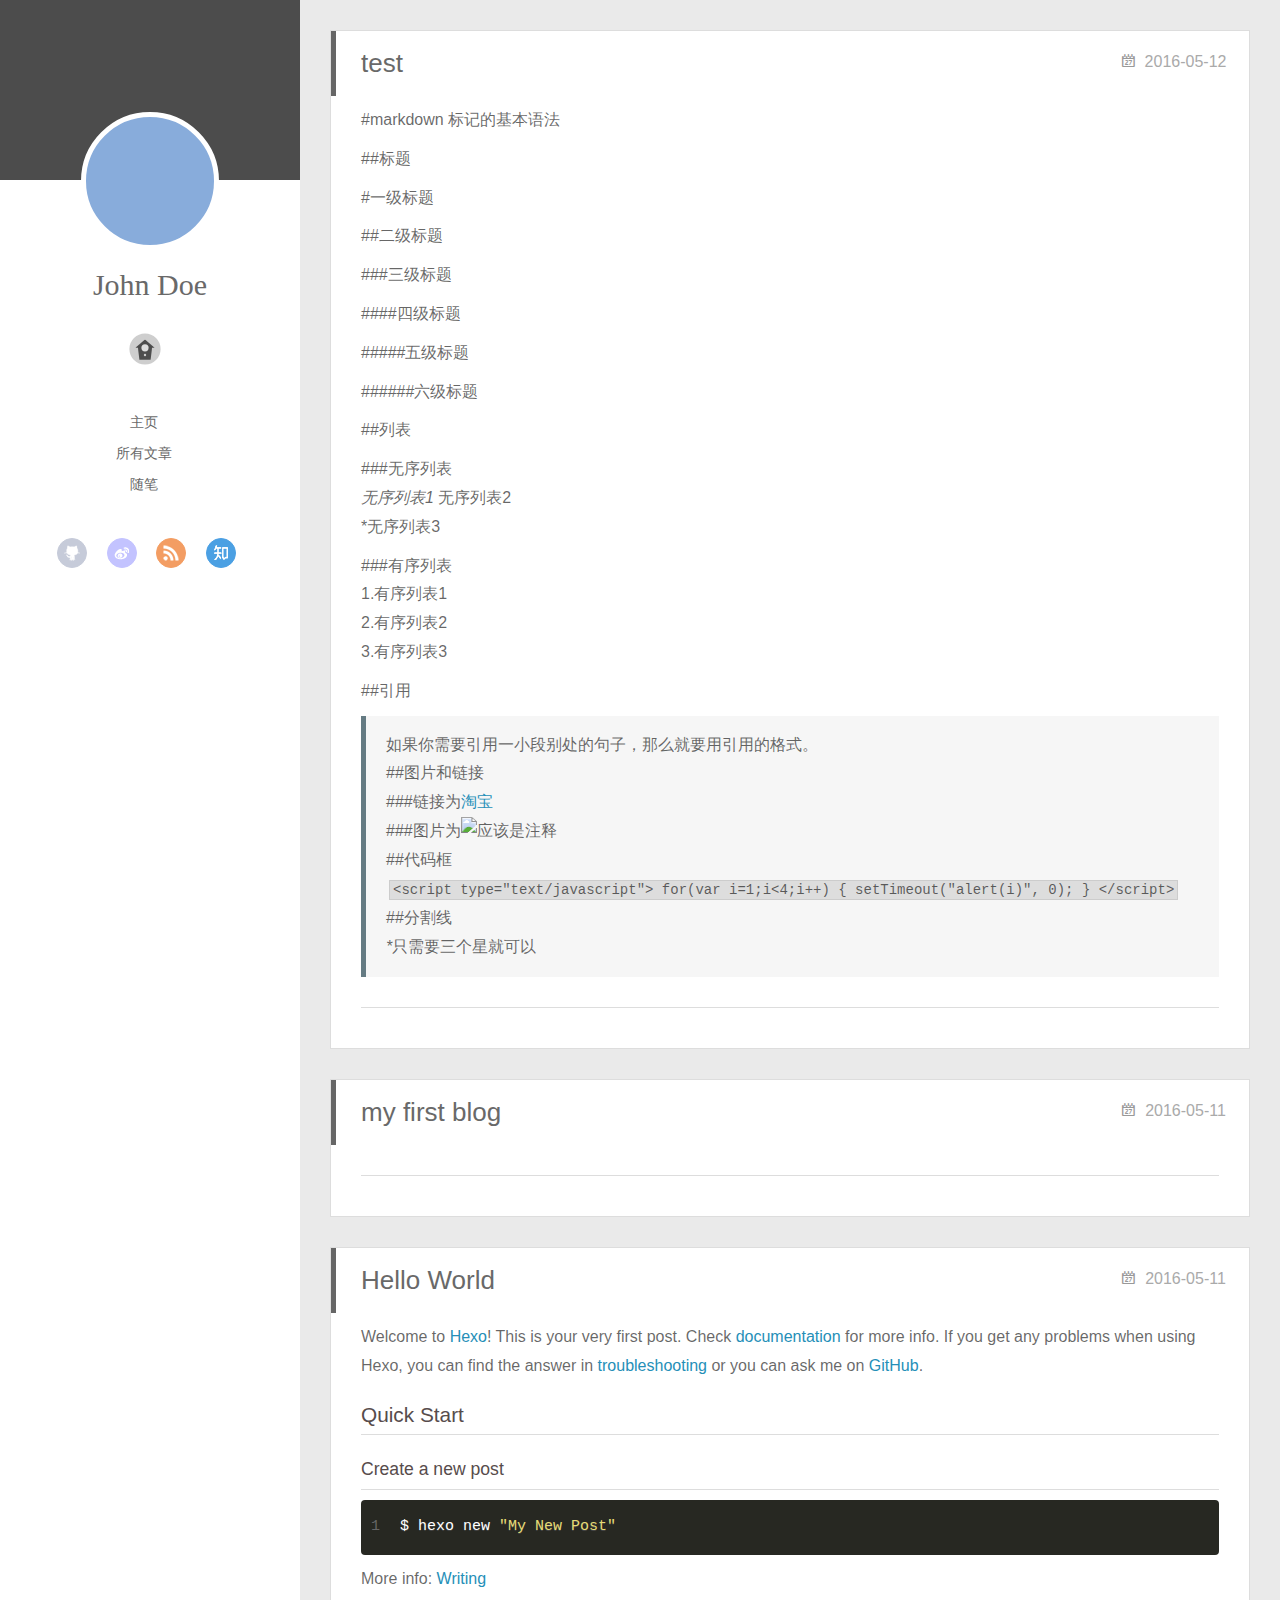
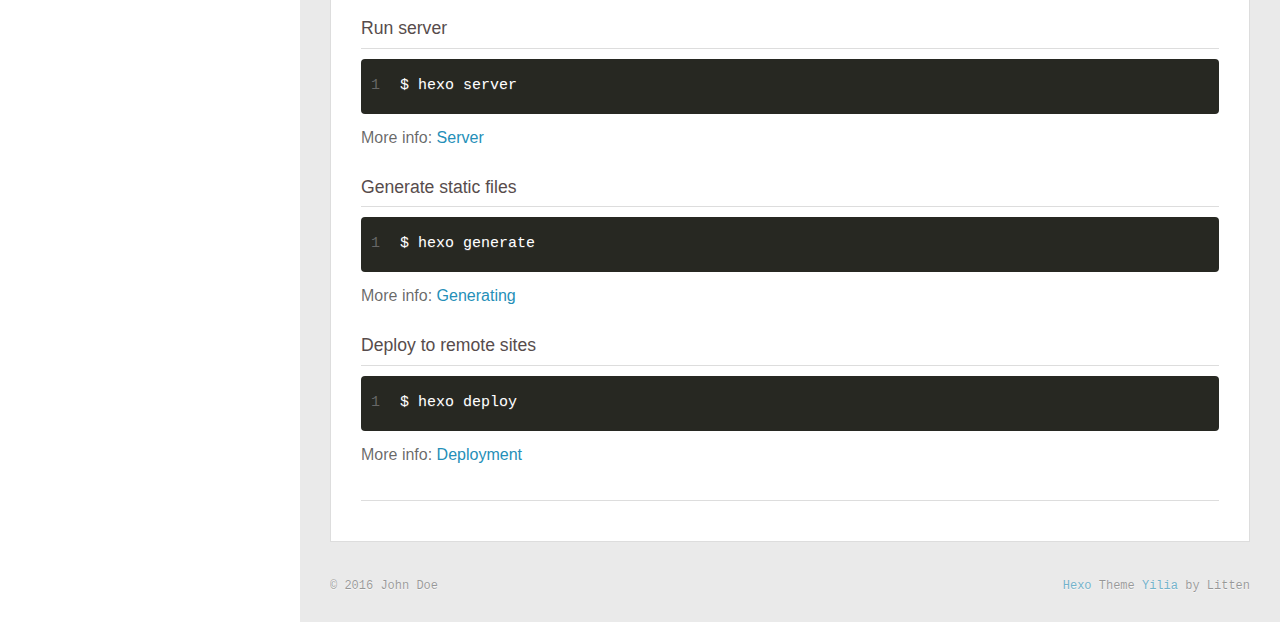
==== commit 9c32b77b: "Site updated: 2016-05-12 17:28:25" ====
--- a/index.html
+++ b/index.html
@@ -16,6 +16,10 @@
 <meta name="twitter:title" content="Hexo">
 <meta name="twitter:description">
   
+    <link rel="alternative" href="/atom.xml" title="Hexo" type="application/atom+xml">
+  
+  
+    <link rel="icon" href="/favicon.png">
   
   <link rel="stylesheet" href="/css/style.css">
 </head>
@@ -28,7 +32,7 @@
 	<header id="header" class="inner">
 		<a href="/" class="profilepic">
 			
-			<img src="undefined" class="js-avatar" style="width: 100%;height: 100%;opacity: 1;">
+			<img lazy-src="http://img5.duitang.com/uploads/item/201411/09/20141109124938_hZfjW.jpeg" class="js-avatar">
 			
 		</a>
 
@@ -38,6 +42,46 @@
 
 		
 
+		
+			<div class="switch-btn">
+				<div class="icon">
+					<div class="icon-ctn">
+						<div class="icon-wrap icon-house" data-idx="0">
+							<div class="birdhouse"></div>
+							<div class="birdhouse_holes"></div>
+						</div>
+						<div class="icon-wrap icon-ribbon hide" data-idx="1">
+							<div class="ribbon"></div>
+						</div>
+						
+						<div class="icon-wrap icon-link hide" data-idx="2">
+							<div class="loopback_l"></div>
+							<div class="loopback_r"></div>
+						</div>
+						
+						
+						<div class="icon-wrap icon-me hide" data-idx="3">
+							<div class="user"></div>
+							<div class="shoulder"></div>
+						</div>
+						
+					</div>
+					
+				</div>
+				<div class="tips-box hide">
+					<div class="tips-arrow"></div>
+					<ul class="tips-inner">
+						<li>Menu</li>
+						<li>Tags</li>
+						
+						<li>Links</li>
+						
+						
+						<li>About</li>
+						
+					</ul>
+				</div>
+			</div>
 		
 
 		<div class="switch-area">
@@ -52,27 +96,57 @@
 				        
 							<li><a href="/tags/随笔">随笔</a></li>
 				        
-							<li><a href="/archives">归档</a></li>
-				        
-							<li><a href="/about">关于</a></li>
-				        
-							<li><a href="/tools">网络工具</a></li>
-				        
-							<li><a href="/share">资源共享</a></li>
-				        
 						</ul>
 					</nav>
 					<nav class="header-nav">
 						<div class="social">
 							
+								<a class="github" target="_blank" href="#" title="github">github</a>
+					        
+								<a class="weibo" target="_blank" href="#" title="weibo">weibo</a>
+					        
+								<a class="rss" target="_blank" href="#" title="rss">rss</a>
+					        
+								<a class="zhihu" target="_blank" href="#" title="zhihu">zhihu</a>
+					        
 						</div>
 					</nav>
 				</section>
 				
 				
-				
-				
-
+				<section class="switch-part switch-part2">
+					<div class="widget tagcloud" id="js-tagcloud">
+						
+					</div>
+				</section>
+				
+				
+				
+				<section class="switch-part switch-part3">
+					<div id="js-friends">
+					
+			          <a target="_blank" class="main-nav-link switch-friends-link" href="http://localhost:4000/">奥巴马的博客</a>
+			        
+			          <a target="_blank" class="main-nav-link switch-friends-link" href="http://localhost:4000/">卡卡的美丽传说</a>
+			        
+			          <a target="_blank" class="main-nav-link switch-friends-link" href="http://localhost:4000/">本泽马的博客</a>
+			        
+			          <a target="_blank" class="main-nav-link switch-friends-link" href="http://localhost:4000/">吉格斯的博客</a>
+			        
+			          <a target="_blank" class="main-nav-link switch-friends-link" href="http://localhost:4000/">习大大大不同</a>
+			        
+			          <a target="_blank" class="main-nav-link switch-friends-link" href="http://localhost:4000/">托蒂的博客</a>
+			        
+			        </div>
+				</section>
+				
+
+				
+				
+				<section class="switch-part switch-part4">
+				
+					<div id="js-aboutme">我是谁，我从哪里来，我到哪里去？我就是我，是颜色不一样的吃货…</div>
+				</section>
 				
 			</div>
 		</div>
@@ -90,7 +164,7 @@
 		<header id="header" class="inner">
 			<div class="profilepic">
 			
-				<img src="undefined" class="js-avatar" style="width: 100%;height: 100%;opacity: 1;">
+				<img lazy-src="http://img5.duitang.com/uploads/item/201411/09/20141109124938_hZfjW.jpeg" class="js-avatar">
 			
 			</div>
 			<hgroup>
@@ -106,20 +180,20 @@
 		        
 					<li><a href="/tags/随笔">随笔</a></li>
 		        
-					<li><a href="/archives">归档</a></li>
-		        
-					<li><a href="/about">关于</a></li>
-		        
-					<li><a href="/tools">网络工具</a></li>
-		        
-					<li><a href="/share">资源共享</a></li>
-		        
 		        <div class="clearfix"></div>
 				</ul>
 			</nav>
 			<nav class="header-nav">
 				<div class="social">
 					
+						<a class="github" target="_blank" href="#" title="github">github</a>
+			        
+						<a class="weibo" target="_blank" href="#" title="weibo">weibo</a>
+			        
+						<a class="rss" target="_blank" href="#" title="rss">rss</a>
+			        
+						<a class="zhihu" target="_blank" href="#" title="zhihu">zhihu</a>
+			        
 				</div>
 			</nav>
 		</header>				
@@ -137,6 +211,8 @@
     </div>
   
   <div class="article-inner">
+    
+      <input type="hidden" class="isFancy" />
     
     
       <header class="article-header">
@@ -214,6 +290,8 @@
   
   <div class="article-inner">
     
+      <input type="hidden" class="isFancy" />
+    
     
       <header class="article-header">
         
@@ -263,6 +341,8 @@
     </div>
   
   <div class="article-inner">
+    
+      <input type="hidden" class="isFancy" />
     
     
       <header class="article-header">
@@ -329,18 +409,20 @@
 </footer>
     </div>
     
+  <link rel="stylesheet" href="/fancybox/jquery.fancybox.css">
+
 
 <script>
 	var yiliaConfig = {
-		fancybox: undefined,
-		mathjax: undefined,
-		animate: undefined,
+		fancybox: true,
+		mathjax: true,
+		animate: true,
 		isHome: true,
 		isPost: false,
 		isArchive: false,
 		isTag: false,
 		isCategory: false,
-		open_in_new: undefined
+		open_in_new: false
 	}
 </script>
 <script src="http://7.url.cn/edu/jslib/comb/require-2.1.6,jquery-1.9.1.min.js"></script>
@@ -351,6 +433,27 @@
 
 
 
+<script type="text/x-mathjax-config">
+MathJax.Hub.Config({
+    tex2jax: {
+        inlineMath: [ ['$','$'], ["\\(","\\)"]  ],
+        processEscapes: true,
+        skipTags: ['script', 'noscript', 'style', 'textarea', 'pre', 'code']
+    }
+});
+
+MathJax.Hub.Queue(function() {
+    var all = MathJax.Hub.getAllJax(), i;
+    for(i=0; i < all.length; i += 1) {
+        all[i].SourceElement().parentNode.className += ' has-jax';                 
+    }       
+});
+</script>
+
+<script type="text/javascript" src="http://cdn.mathjax.org/mathjax/latest/MathJax.js?config=TeX-AMS-MML_HTMLorMML">
+</script>
+
+
   </div>
 </body>
 </html>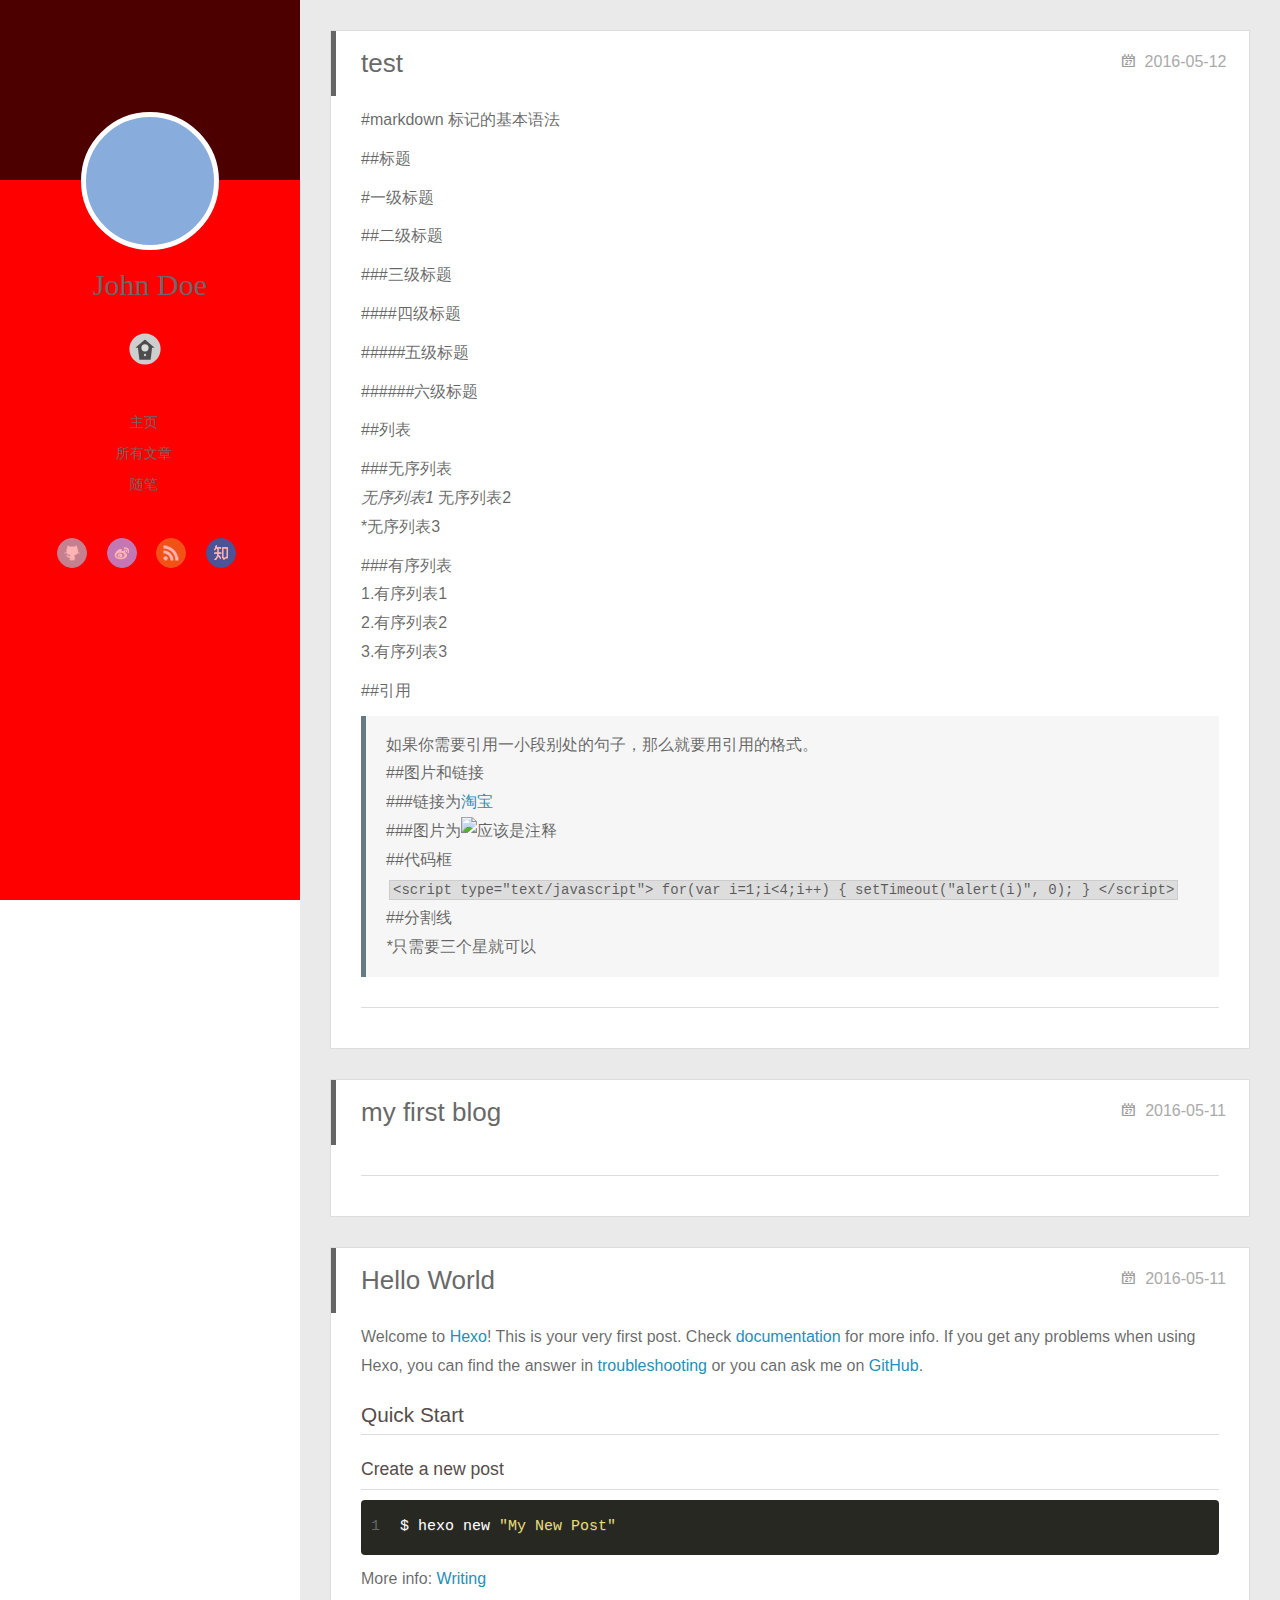
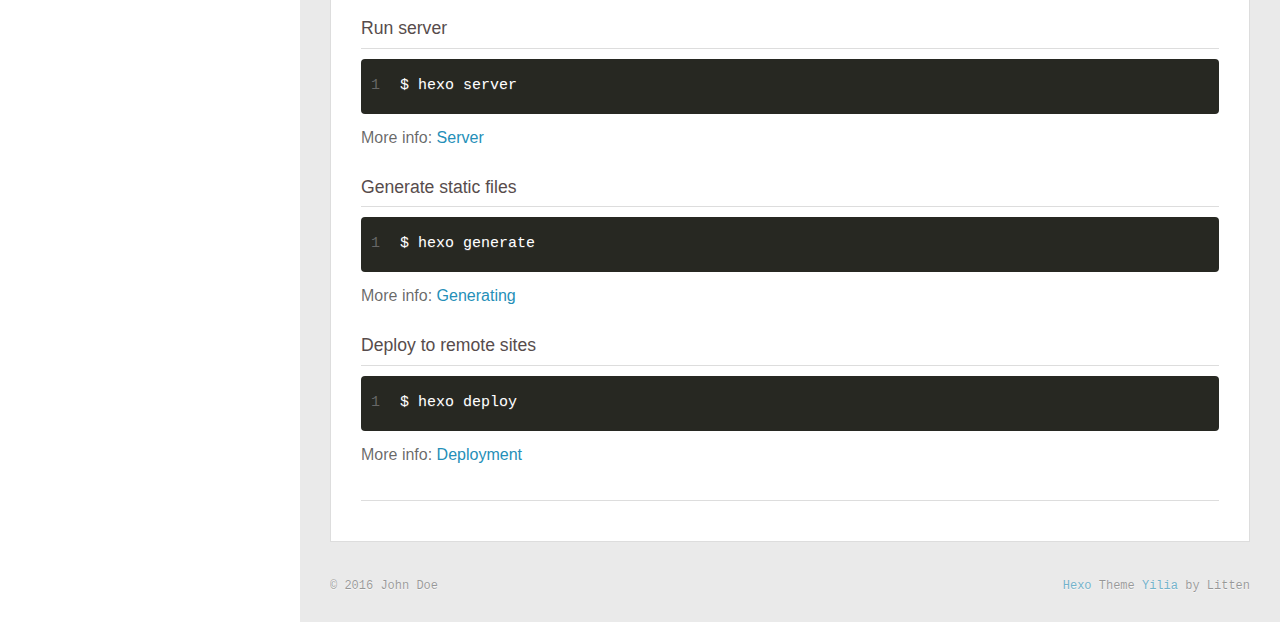
==== commit c6d1a620: "Site updated: 2016-05-12 19:39:23" ====
--- a/index.html
+++ b/index.html
@@ -32,7 +32,7 @@
 	<header id="header" class="inner">
 		<a href="/" class="profilepic">
 			
-			<img lazy-src="http://img5.duitang.com/uploads/item/201411/09/20141109124938_hZfjW.jpeg" class="js-avatar">
+			<img lazy-src="null" class="js-avatar">
 			
 		</a>
 
@@ -77,7 +77,7 @@
 						<li>Links</li>
 						
 						
-						<li>About</li>
+						<li>Über</li>
 						
 					</ul>
 				</div>
@@ -164,7 +164,7 @@
 		<header id="header" class="inner">
 			<div class="profilepic">
 			
-				<img lazy-src="http://img5.duitang.com/uploads/item/201411/09/20141109124938_hZfjW.jpeg" class="js-avatar">
+				<img lazy-src="null" class="js-avatar">
 			
 			</div>
 			<hgroup>
--- a/css/style.css
+++ b/css/style.css
@@ -233,7 +233,8 @@
   margin: 3px;
 }
 #container .left-col {
-  background: #fff;
+
+  background: red;
   width: 300px;
   position: fixed;
   opacity: 1;
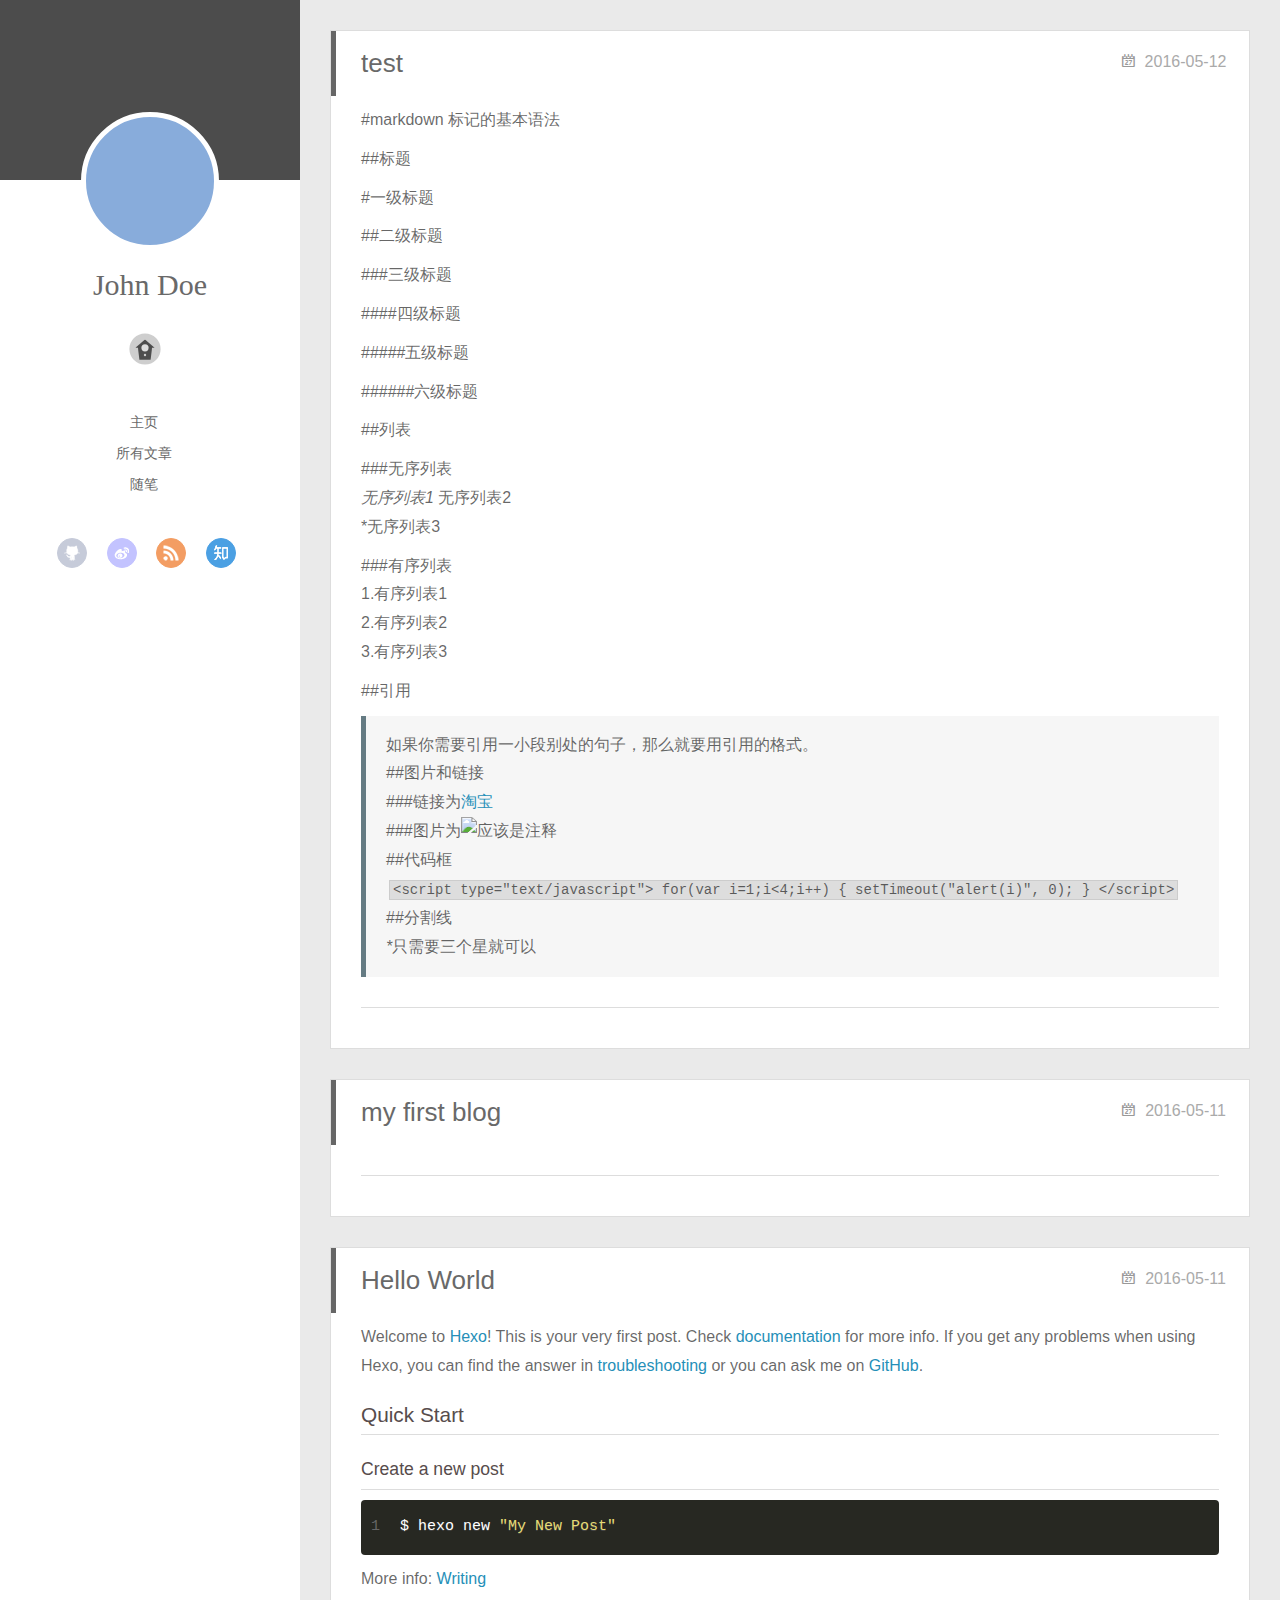
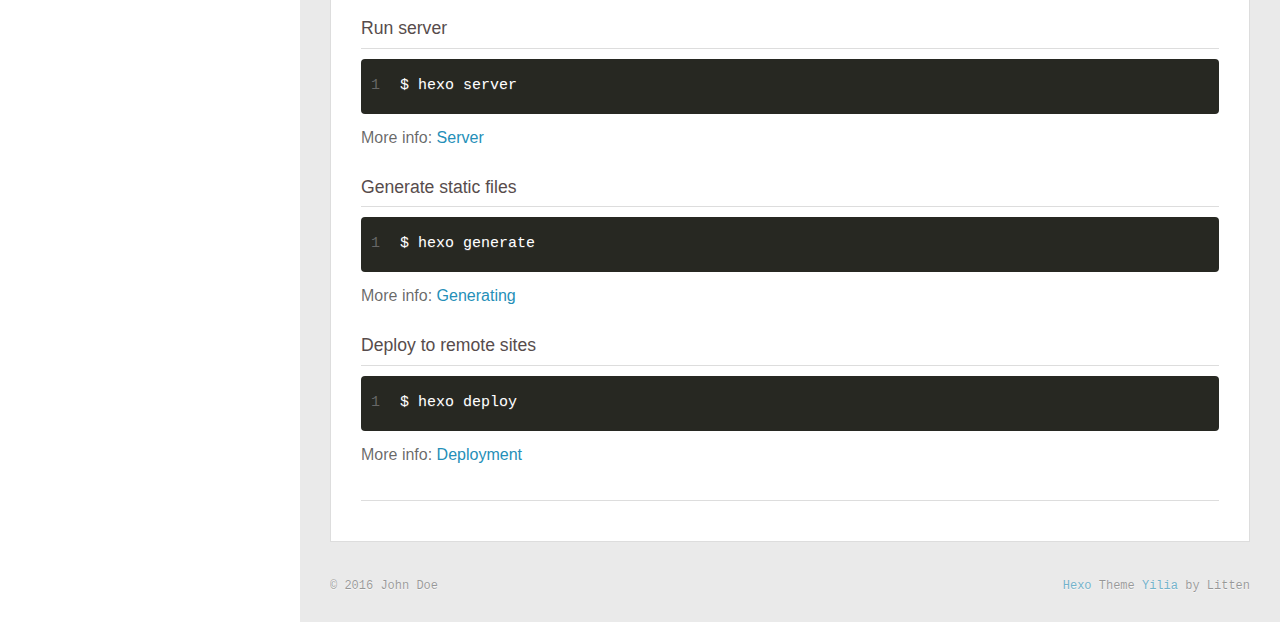
==== commit 945ca1e9: "Site updated: 2016-05-12 21:35:27" ====
--- a/index.html
+++ b/index.html
@@ -77,7 +77,7 @@
 						<li>Links</li>
 						
 						
-						<li>Über</li>
+						<li>About</li>
 						
 					</ul>
 				</div>
--- a/css/style.css
+++ b/css/style.css
@@ -233,8 +233,7 @@
   margin: 3px;
 }
 #container .left-col {
-
-  background: red;
+  background: #fff;
   width: 300px;
   position: fixed;
   opacity: 1;
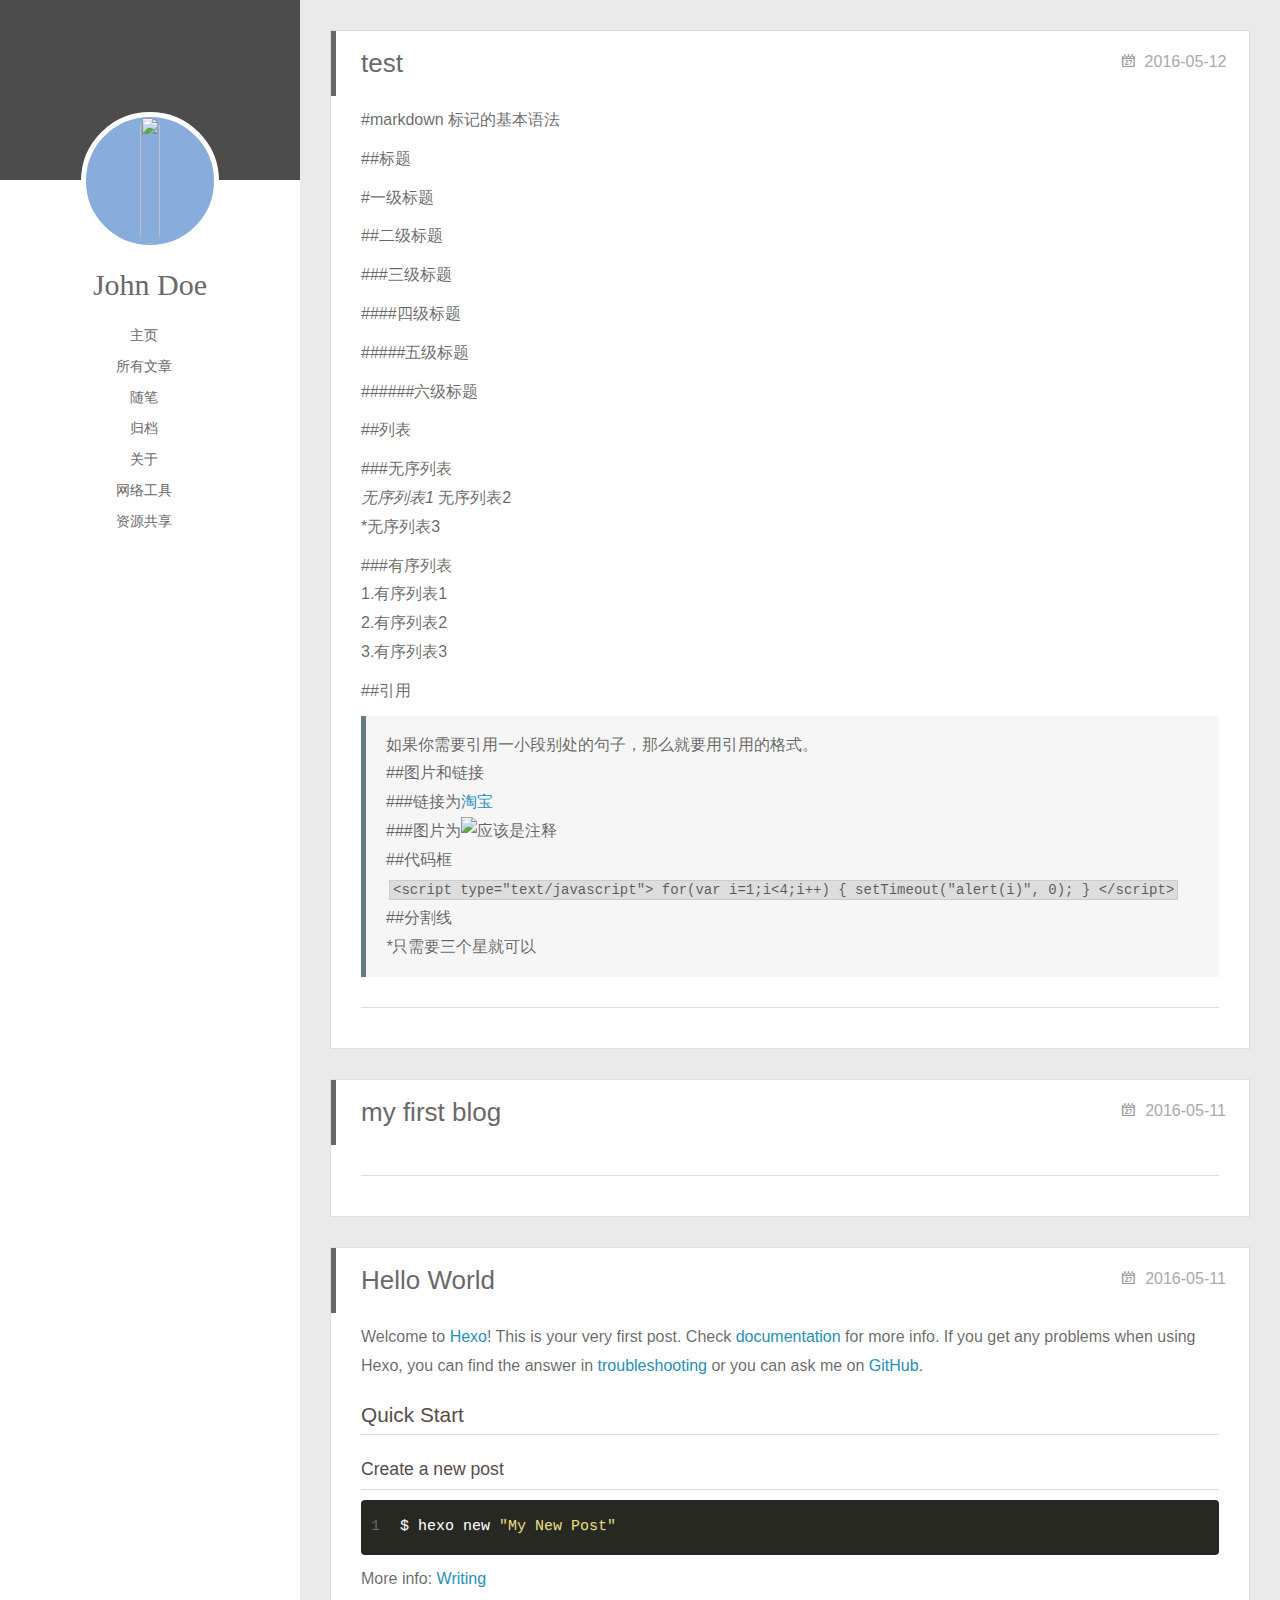
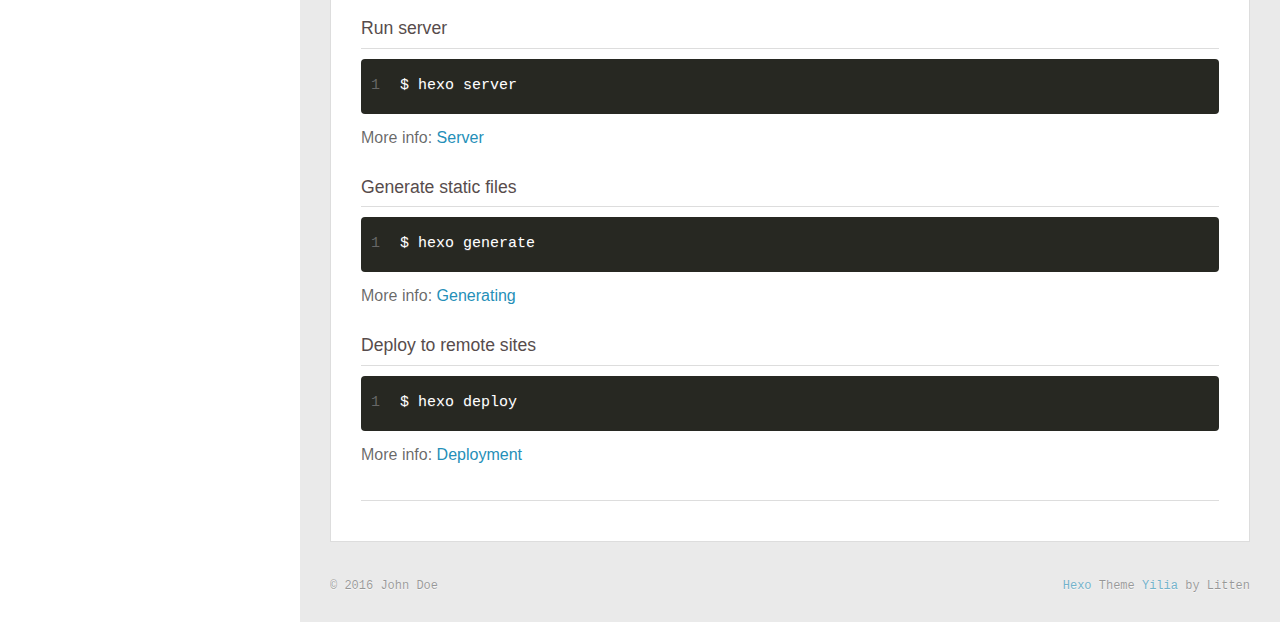
==== commit ac630286: "Site updated: 2016-05-12 21:39:53" ====
--- a/index.html
+++ b/index.html
@@ -16,10 +16,6 @@
 <meta name="twitter:title" content="Hexo">
 <meta name="twitter:description">
   
-    <link rel="alternative" href="/atom.xml" title="Hexo" type="application/atom+xml">
-  
-  
-    <link rel="icon" href="/favicon.png">
   
   <link rel="stylesheet" href="/css/style.css">
 </head>
@@ -32,7 +28,7 @@
 	<header id="header" class="inner">
 		<a href="/" class="profilepic">
 			
-			<img lazy-src="null" class="js-avatar">
+			<img src="undefined" class="js-avatar" style="width: 100%;height: 100%;opacity: 1;">
 			
 		</a>
 
@@ -42,46 +38,6 @@
 
 		
 
-		
-			<div class="switch-btn">
-				<div class="icon">
-					<div class="icon-ctn">
-						<div class="icon-wrap icon-house" data-idx="0">
-							<div class="birdhouse"></div>
-							<div class="birdhouse_holes"></div>
-						</div>
-						<div class="icon-wrap icon-ribbon hide" data-idx="1">
-							<div class="ribbon"></div>
-						</div>
-						
-						<div class="icon-wrap icon-link hide" data-idx="2">
-							<div class="loopback_l"></div>
-							<div class="loopback_r"></div>
-						</div>
-						
-						
-						<div class="icon-wrap icon-me hide" data-idx="3">
-							<div class="user"></div>
-							<div class="shoulder"></div>
-						</div>
-						
-					</div>
-					
-				</div>
-				<div class="tips-box hide">
-					<div class="tips-arrow"></div>
-					<ul class="tips-inner">
-						<li>Menu</li>
-						<li>Tags</li>
-						
-						<li>Links</li>
-						
-						
-						<li>About</li>
-						
-					</ul>
-				</div>
-			</div>
 		
 
 		<div class="switch-area">
@@ -96,57 +52,27 @@
 				        
 							<li><a href="/tags/随笔">随笔</a></li>
 				        
+							<li><a href="/archives">归档</a></li>
+				        
+							<li><a href="/about">关于</a></li>
+				        
+							<li><a href="/tools">网络工具</a></li>
+				        
+							<li><a href="/share">资源共享</a></li>
+				        
 						</ul>
 					</nav>
 					<nav class="header-nav">
 						<div class="social">
 							
-								<a class="github" target="_blank" href="#" title="github">github</a>
-					        
-								<a class="weibo" target="_blank" href="#" title="weibo">weibo</a>
-					        
-								<a class="rss" target="_blank" href="#" title="rss">rss</a>
-					        
-								<a class="zhihu" target="_blank" href="#" title="zhihu">zhihu</a>
-					        
 						</div>
 					</nav>
 				</section>
 				
 				
-				<section class="switch-part switch-part2">
-					<div class="widget tagcloud" id="js-tagcloud">
-						
-					</div>
-				</section>
-				
-				
-				
-				<section class="switch-part switch-part3">
-					<div id="js-friends">
-					
-			          <a target="_blank" class="main-nav-link switch-friends-link" href="http://localhost:4000/">奥巴马的博客</a>
-			        
-			          <a target="_blank" class="main-nav-link switch-friends-link" href="http://localhost:4000/">卡卡的美丽传说</a>
-			        
-			          <a target="_blank" class="main-nav-link switch-friends-link" href="http://localhost:4000/">本泽马的博客</a>
-			        
-			          <a target="_blank" class="main-nav-link switch-friends-link" href="http://localhost:4000/">吉格斯的博客</a>
-			        
-			          <a target="_blank" class="main-nav-link switch-friends-link" href="http://localhost:4000/">习大大大不同</a>
-			        
-			          <a target="_blank" class="main-nav-link switch-friends-link" href="http://localhost:4000/">托蒂的博客</a>
-			        
-			        </div>
-				</section>
-				
-
-				
-				
-				<section class="switch-part switch-part4">
-				
-					<div id="js-aboutme">我是谁，我从哪里来，我到哪里去？我就是我，是颜色不一样的吃货…</div>
-				</section>
+				
+				
+
 				
 			</div>
 		</div>
@@ -164,7 +90,7 @@
 		<header id="header" class="inner">
 			<div class="profilepic">
 			
-				<img lazy-src="null" class="js-avatar">
+				<img src="undefined" class="js-avatar" style="width: 100%;height: 100%;opacity: 1;">
 			
 			</div>
 			<hgroup>
@@ -179,6 +105,14 @@
 					<li><a href="/archives">所有文章</a></li>
 		        
 					<li><a href="/tags/随笔">随笔</a></li>
+		        
+					<li><a href="/archives">归档</a></li>
+		        
+					<li><a href="/about">关于</a></li>
+		        
+					<li><a href="/tools">网络工具</a></li>
+		        
+					<li><a href="/share">资源共享</a></li>
 		        
 		        <div class="clearfix"></div>
 				</ul>
@@ -186,14 +120,6 @@
 			<nav class="header-nav">
 				<div class="social">
 					
-						<a class="github" target="_blank" href="#" title="github">github</a>
-			        
-						<a class="weibo" target="_blank" href="#" title="weibo">weibo</a>
-			        
-						<a class="rss" target="_blank" href="#" title="rss">rss</a>
-			        
-						<a class="zhihu" target="_blank" href="#" title="zhihu">zhihu</a>
-			        
 				</div>
 			</nav>
 		</header>				
@@ -211,8 +137,6 @@
     </div>
   
   <div class="article-inner">
-    
-      <input type="hidden" class="isFancy" />
     
     
       <header class="article-header">
@@ -290,8 +214,6 @@
   
   <div class="article-inner">
     
-      <input type="hidden" class="isFancy" />
-    
     
       <header class="article-header">
         
@@ -341,8 +263,6 @@
     </div>
   
   <div class="article-inner">
-    
-      <input type="hidden" class="isFancy" />
     
     
       <header class="article-header">
@@ -409,20 +329,18 @@
 </footer>
     </div>
     
-  <link rel="stylesheet" href="/fancybox/jquery.fancybox.css">
-
 
 <script>
 	var yiliaConfig = {
-		fancybox: true,
-		mathjax: true,
-		animate: true,
+		fancybox: undefined,
+		mathjax: undefined,
+		animate: undefined,
 		isHome: true,
 		isPost: false,
 		isArchive: false,
 		isTag: false,
 		isCategory: false,
-		open_in_new: false
+		open_in_new: undefined
 	}
 </script>
 <script src="http://7.url.cn/edu/jslib/comb/require-2.1.6,jquery-1.9.1.min.js"></script>
@@ -433,27 +351,6 @@
 
 
 
-<script type="text/x-mathjax-config">
-MathJax.Hub.Config({
-    tex2jax: {
-        inlineMath: [ ['$','$'], ["\\(","\\)"]  ],
-        processEscapes: true,
-        skipTags: ['script', 'noscript', 'style', 'textarea', 'pre', 'code']
-    }
-});
-
-MathJax.Hub.Queue(function() {
-    var all = MathJax.Hub.getAllJax(), i;
-    for(i=0; i < all.length; i += 1) {
-        all[i].SourceElement().parentNode.className += ' has-jax';                 
-    }       
-});
-</script>
-
-<script type="text/javascript" src="http://cdn.mathjax.org/mathjax/latest/MathJax.js?config=TeX-AMS-MML_HTMLorMML">
-</script>
-
-
   </div>
 </body>
 </html>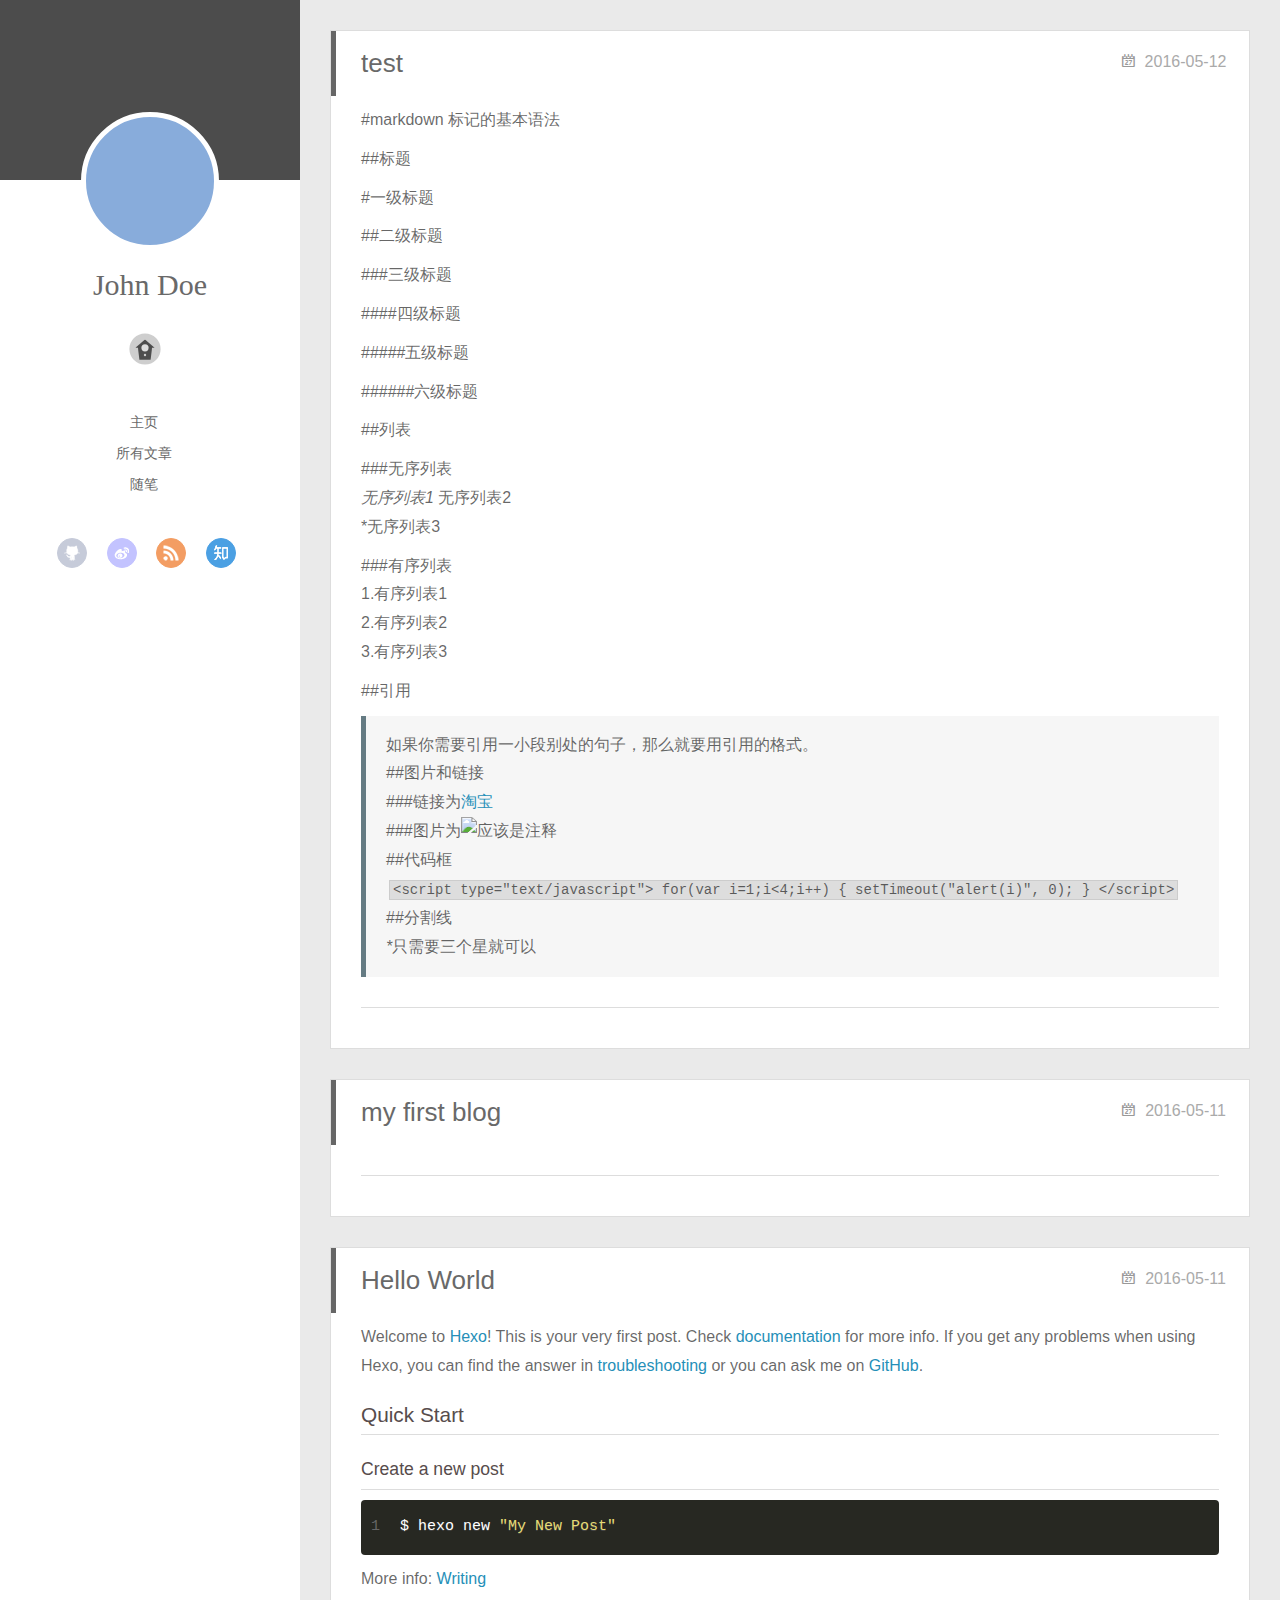
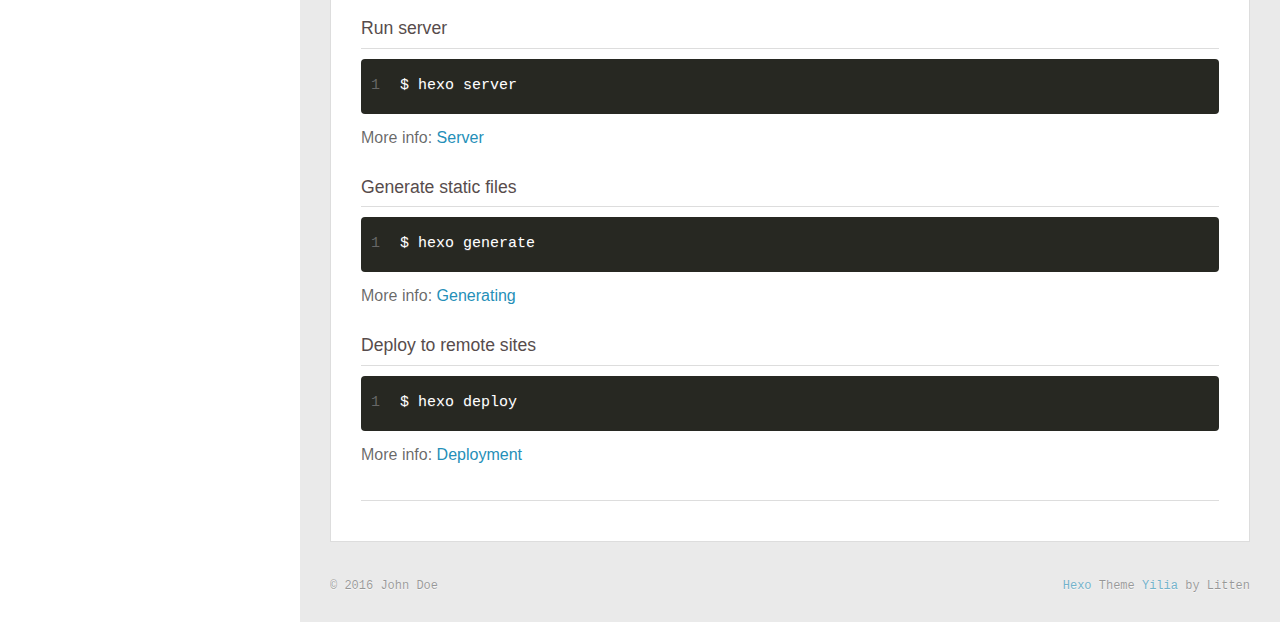
==== commit cba000a6: "Site updated: 2016-05-12 21:43:03" ====
--- a/index.html
+++ b/index.html
@@ -16,6 +16,10 @@
 <meta name="twitter:title" content="Hexo">
 <meta name="twitter:description">
   
+    <link rel="alternative" href="/atom.xml" title="Hexo" type="application/atom+xml">
+  
+  
+    <link rel="icon" href="/favicon.png">
   
   <link rel="stylesheet" href="/css/style.css">
 </head>
@@ -28,7 +32,7 @@
 	<header id="header" class="inner">
 		<a href="/" class="profilepic">
 			
-			<img src="undefined" class="js-avatar" style="width: 100%;height: 100%;opacity: 1;">
+			<img lazy-src="http://g.hiphotos.baidu.com/baike/c0%3Dbaike116%2C5%2C5%2C116%2C38/sign=09d8a1b676cf3bc7fc0dc5beb069d1c4/80cb39dbb6fd5266bec761afad18972bd5073698.jpg" class="js-avatar">
 			
 		</a>
 
@@ -38,6 +42,46 @@
 
 		
 
+		
+			<div class="switch-btn">
+				<div class="icon">
+					<div class="icon-ctn">
+						<div class="icon-wrap icon-house" data-idx="0">
+							<div class="birdhouse"></div>
+							<div class="birdhouse_holes"></div>
+						</div>
+						<div class="icon-wrap icon-ribbon hide" data-idx="1">
+							<div class="ribbon"></div>
+						</div>
+						
+						<div class="icon-wrap icon-link hide" data-idx="2">
+							<div class="loopback_l"></div>
+							<div class="loopback_r"></div>
+						</div>
+						
+						
+						<div class="icon-wrap icon-me hide" data-idx="3">
+							<div class="user"></div>
+							<div class="shoulder"></div>
+						</div>
+						
+					</div>
+					
+				</div>
+				<div class="tips-box hide">
+					<div class="tips-arrow"></div>
+					<ul class="tips-inner">
+						<li>Menu</li>
+						<li>Tags</li>
+						
+						<li>Links</li>
+						
+						
+						<li>Über</li>
+						
+					</ul>
+				</div>
+			</div>
 		
 
 		<div class="switch-area">
@@ -52,27 +96,57 @@
 				        
 							<li><a href="/tags/随笔">随笔</a></li>
 				        
-							<li><a href="/archives">归档</a></li>
-				        
-							<li><a href="/about">关于</a></li>
-				        
-							<li><a href="/tools">网络工具</a></li>
-				        
-							<li><a href="/share">资源共享</a></li>
-				        
 						</ul>
 					</nav>
 					<nav class="header-nav">
 						<div class="social">
 							
+								<a class="github" target="_blank" href="#" title="github">github</a>
+					        
+								<a class="weibo" target="_blank" href="#" title="weibo">weibo</a>
+					        
+								<a class="rss" target="_blank" href="#" title="rss">rss</a>
+					        
+								<a class="zhihu" target="_blank" href="#" title="zhihu">zhihu</a>
+					        
 						</div>
 					</nav>
 				</section>
 				
 				
-				
-				
-
+				<section class="switch-part switch-part2">
+					<div class="widget tagcloud" id="js-tagcloud">
+						
+					</div>
+				</section>
+				
+				
+				
+				<section class="switch-part switch-part3">
+					<div id="js-friends">
+					
+			          <a target="_blank" class="main-nav-link switch-friends-link" href="http://localhost:4000/">奥巴马的博客</a>
+			        
+			          <a target="_blank" class="main-nav-link switch-friends-link" href="http://localhost:4000/">卡卡的美丽传说</a>
+			        
+			          <a target="_blank" class="main-nav-link switch-friends-link" href="http://localhost:4000/">本泽马的博客</a>
+			        
+			          <a target="_blank" class="main-nav-link switch-friends-link" href="http://localhost:4000/">吉格斯的博客</a>
+			        
+			          <a target="_blank" class="main-nav-link switch-friends-link" href="http://localhost:4000/">习大大大不同</a>
+			        
+			          <a target="_blank" class="main-nav-link switch-friends-link" href="http://localhost:4000/">托蒂的博客</a>
+			        
+			        </div>
+				</section>
+				
+
+				
+				
+				<section class="switch-part switch-part4">
+				
+					<div id="js-aboutme">我是谁，我从哪里来，我到哪里去？我就是我，是颜色不一样的吃货…</div>
+				</section>
 				
 			</div>
 		</div>
@@ -90,7 +164,7 @@
 		<header id="header" class="inner">
 			<div class="profilepic">
 			
-				<img src="undefined" class="js-avatar" style="width: 100%;height: 100%;opacity: 1;">
+				<img lazy-src="http://g.hiphotos.baidu.com/baike/c0%3Dbaike116%2C5%2C5%2C116%2C38/sign=09d8a1b676cf3bc7fc0dc5beb069d1c4/80cb39dbb6fd5266bec761afad18972bd5073698.jpg" class="js-avatar">
 			
 			</div>
 			<hgroup>
@@ -106,20 +180,20 @@
 		        
 					<li><a href="/tags/随笔">随笔</a></li>
 		        
-					<li><a href="/archives">归档</a></li>
-		        
-					<li><a href="/about">关于</a></li>
-		        
-					<li><a href="/tools">网络工具</a></li>
-		        
-					<li><a href="/share">资源共享</a></li>
-		        
 		        <div class="clearfix"></div>
 				</ul>
 			</nav>
 			<nav class="header-nav">
 				<div class="social">
 					
+						<a class="github" target="_blank" href="#" title="github">github</a>
+			        
+						<a class="weibo" target="_blank" href="#" title="weibo">weibo</a>
+			        
+						<a class="rss" target="_blank" href="#" title="rss">rss</a>
+			        
+						<a class="zhihu" target="_blank" href="#" title="zhihu">zhihu</a>
+			        
 				</div>
 			</nav>
 		</header>				
@@ -137,6 +211,8 @@
     </div>
   
   <div class="article-inner">
+    
+      <input type="hidden" class="isFancy" />
     
     
       <header class="article-header">
@@ -214,6 +290,8 @@
   
   <div class="article-inner">
     
+      <input type="hidden" class="isFancy" />
+    
     
       <header class="article-header">
         
@@ -263,6 +341,8 @@
     </div>
   
   <div class="article-inner">
+    
+      <input type="hidden" class="isFancy" />
     
     
       <header class="article-header">
@@ -329,18 +409,20 @@
 </footer>
     </div>
     
+  <link rel="stylesheet" href="/fancybox/jquery.fancybox.css">
+
 
 <script>
 	var yiliaConfig = {
-		fancybox: undefined,
-		mathjax: undefined,
-		animate: undefined,
+		fancybox: true,
+		mathjax: true,
+		animate: true,
 		isHome: true,
 		isPost: false,
 		isArchive: false,
 		isTag: false,
 		isCategory: false,
-		open_in_new: undefined
+		open_in_new: false
 	}
 </script>
 <script src="http://7.url.cn/edu/jslib/comb/require-2.1.6,jquery-1.9.1.min.js"></script>
@@ -351,6 +433,27 @@
 
 
 
+<script type="text/x-mathjax-config">
+MathJax.Hub.Config({
+    tex2jax: {
+        inlineMath: [ ['$','$'], ["\\(","\\)"]  ],
+        processEscapes: true,
+        skipTags: ['script', 'noscript', 'style', 'textarea', 'pre', 'code']
+    }
+});
+
+MathJax.Hub.Queue(function() {
+    var all = MathJax.Hub.getAllJax(), i;
+    for(i=0; i < all.length; i += 1) {
+        all[i].SourceElement().parentNode.className += ' has-jax';                 
+    }       
+});
+</script>
+
+<script type="text/javascript" src="http://cdn.mathjax.org/mathjax/latest/MathJax.js?config=TeX-AMS-MML_HTMLorMML">
+</script>
+
+
   </div>
 </body>
 </html>